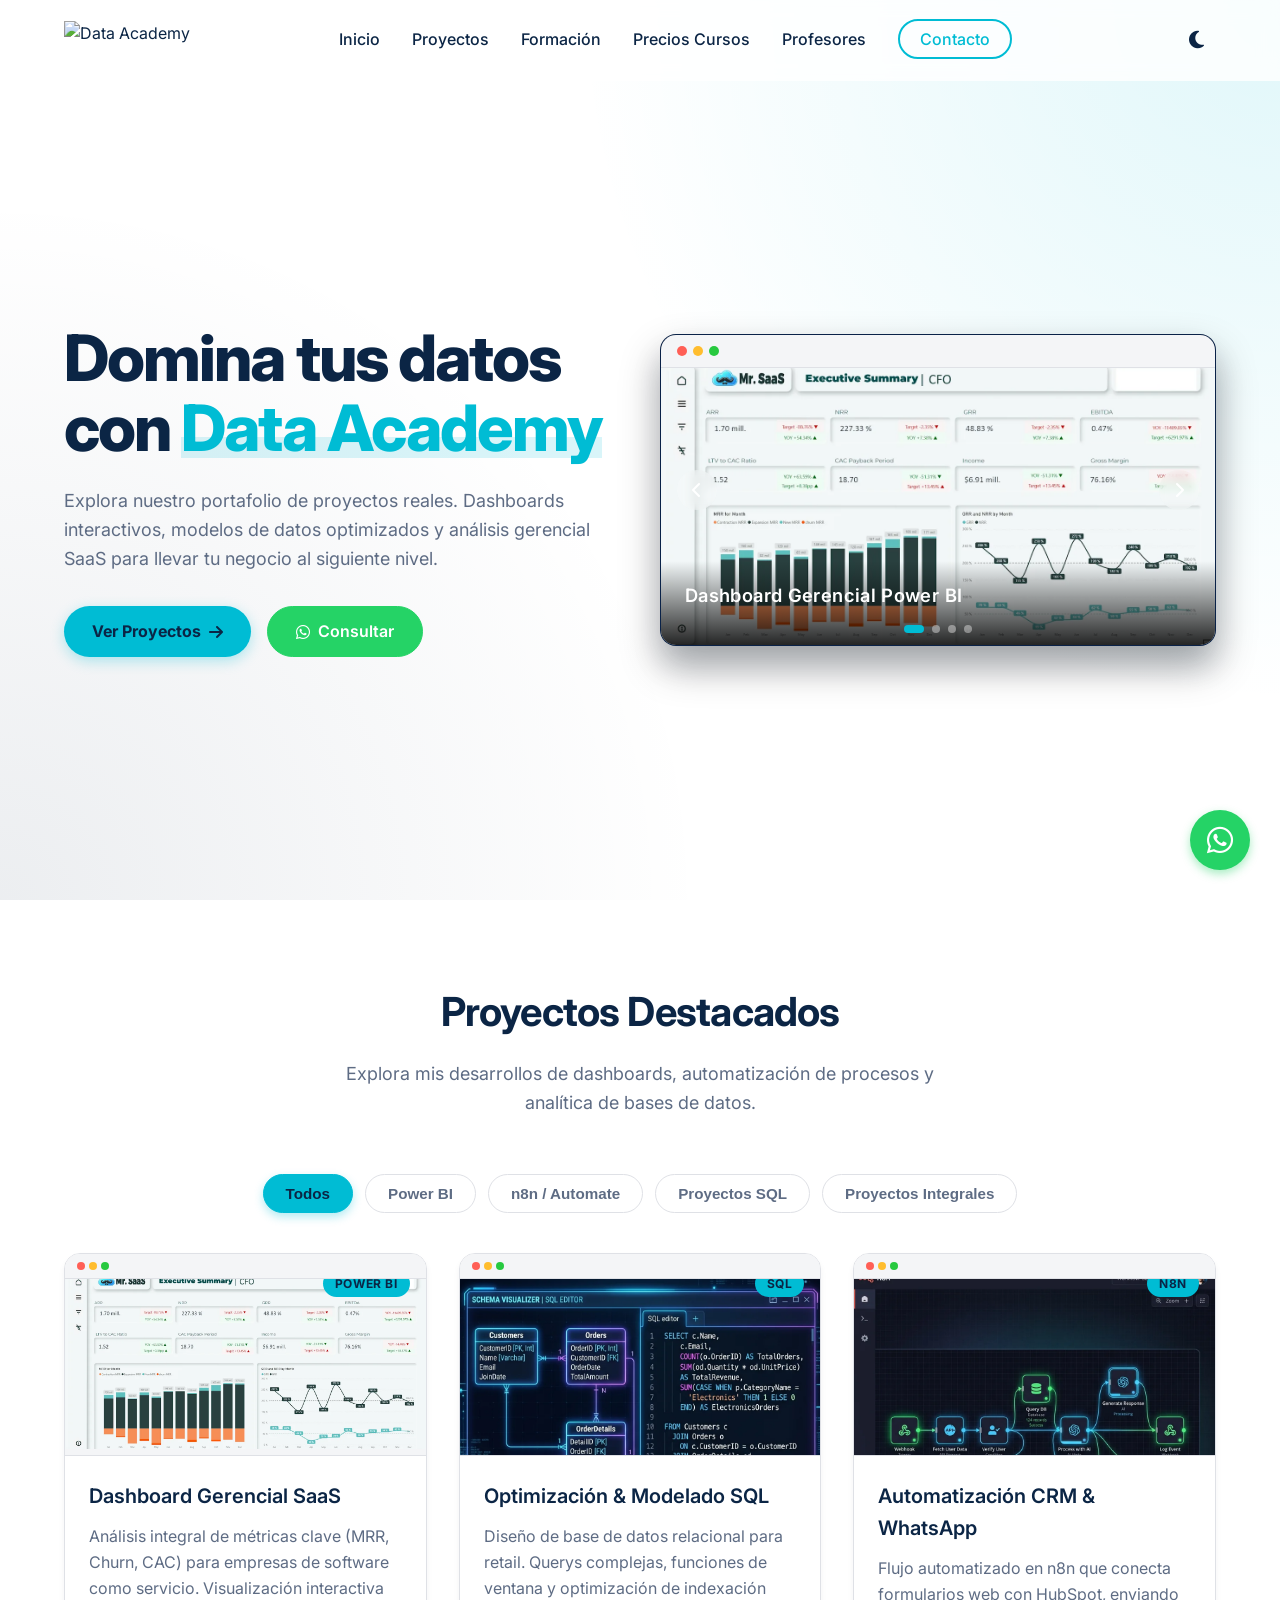
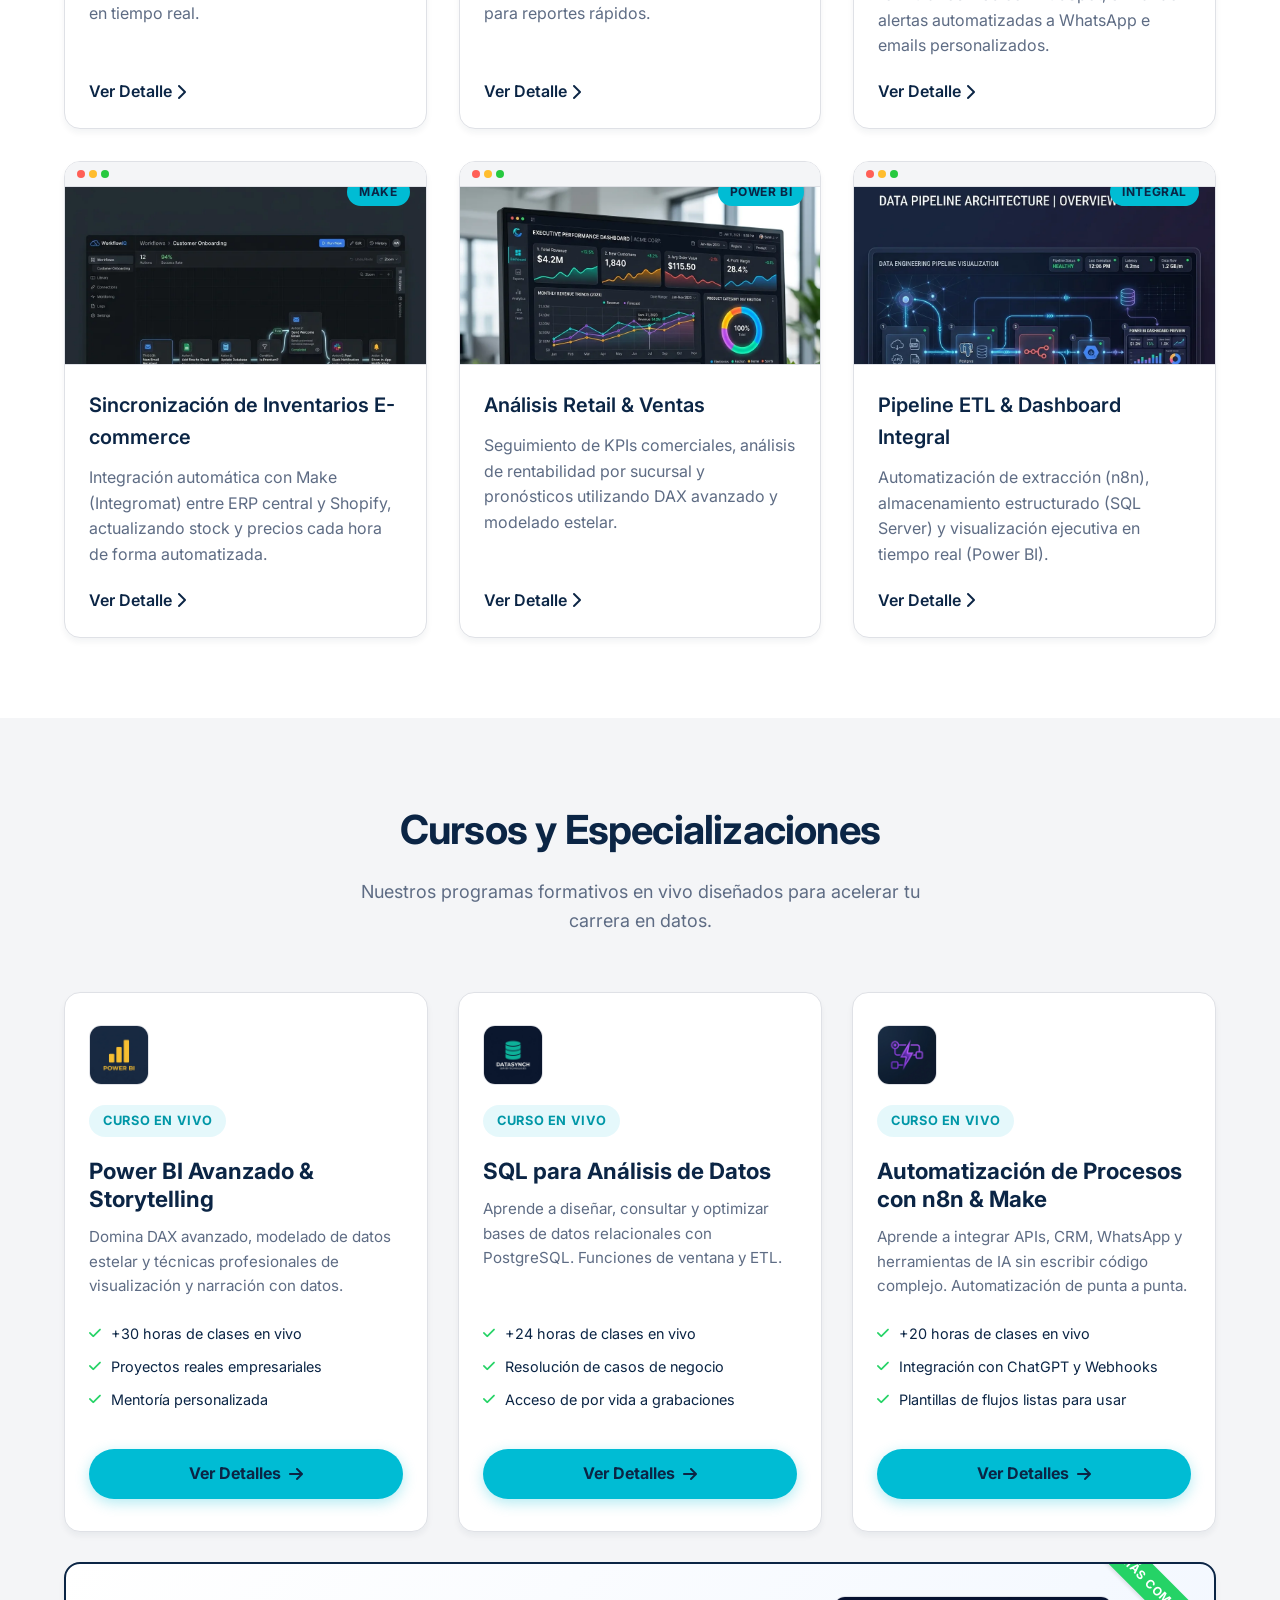
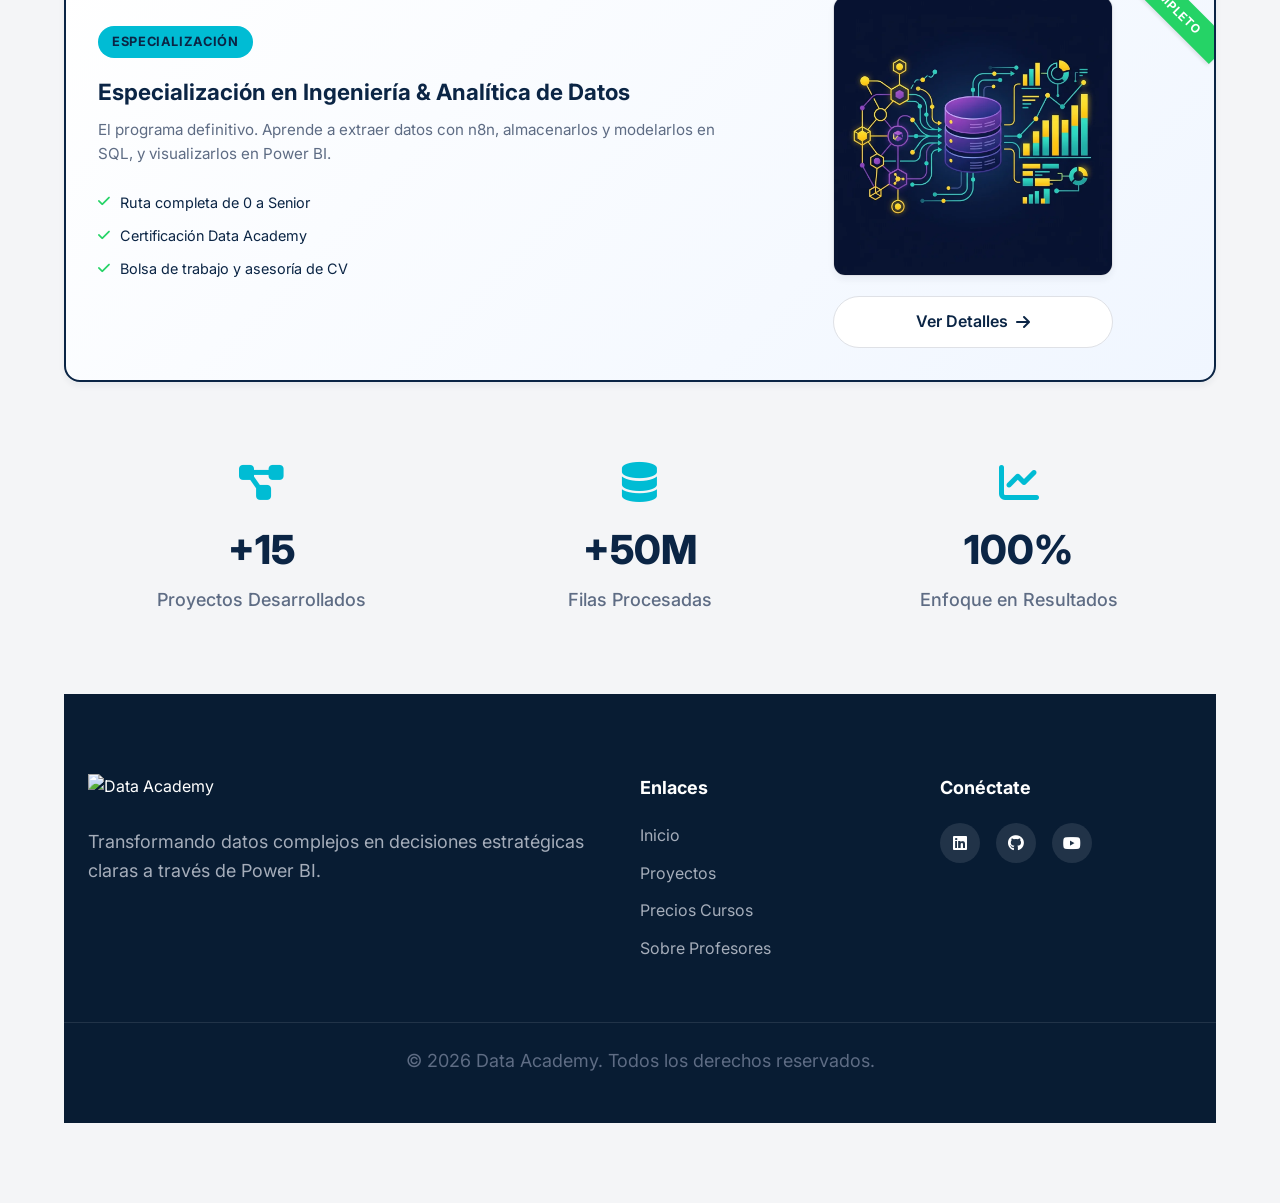
==== index.html @ 7d832392 "perf: optimize images to WebP (-92% size), add lazy loading & passive scroll" ====
<!DOCTYPE html>
<html lang="es">

<head>
    <link rel="icon" type="image/svg+xml" href="assets/img/logo/logo-isotype.svg">
    <script>
        (function () {
            const theme = localStorage.getItem('theme');
            if (theme === 'dark' || (!theme && window.matchMedia('(prefers-color-scheme: dark)').matches)) {
                document.documentElement.classList.add('dark-theme');
            }
        })();
    </script>
    <meta charset="UTF-8">
    <meta name="viewport" content="width=device-width, initial-scale=1.0">
    <title>Proyectos Power BI | Data Academy</title>
    <meta name="description"
        content="Portafolio de proyectos en Power BI. Dashboards gerenciales, análisis de datos y business intelligence.">

    <!-- Google Fonts -->
    <link rel="preconnect" href="https://fonts.googleapis.com">
    <link rel="preconnect" href="https://fonts.gstatic.com" crossorigin>
    <link href="https://fonts.googleapis.com/css2?family=Inter:wght@300;400;500;600;700&display=swap" rel="stylesheet">

    <!-- Font Awesome for Icons -->
    <link rel="stylesheet" href="https://cdnjs.cloudflare.com/ajax/libs/font-awesome/6.4.0/css/all.min.css">

    <link rel="stylesheet" href="assets/css/style.css">
</head>

<body>
    <!-- Navbar -->
    <nav class="navbar" id="navbar">
        <div class="container nav-container">
            <a href="#" class="logo">
                <img src="assets/img/logo/logo-horizontal-light.svg" class="logo-light" alt="Data Academy">
                <img src="assets/img/logo/logo-horizontal-dark.svg" class="logo-dark" alt="Data Academy">
            </a>
            <ul class="nav-links">
                <li><a href="#inicio">Inicio</a></li>
                <li><a href="#proyectos">Proyectos</a></li>
                <li><a href="#formacion">Formación</a></li>
                <li><a href="landing-ventas.html">Precios Cursos</a></li>
                <li><a href="pages/biografia.html">Profesores</a></li>
                <li><a href="#contacto" class="btn-primary-outline">Contacto</a></li>
            </ul>
            <button id="theme-toggle" class="theme-toggle-btn" aria-label="Cambiar tema">
                <i class="fas fa-moon"></i>
            </button>
            <div class="hamburger">
                <i class="fas fa-bars"></i>
            </div>
        </div>
    </nav>

    <!-- Hero Section -->
    <header class="hero" id="inicio">
        <div class="container hero-content">
            <div class="hero-text fade-in">
                <h1>Domina tus datos con <span class="highlight">Data Academy</span></h1>
                <p>Explora nuestro portafolio de proyectos reales. Dashboards interactivos, modelos de datos optimizados
                    y análisis gerencial SaaS para llevar tu negocio al siguiente nivel.</p>
                <div class="hero-buttons">
                    <a href="#proyectos" class="btn btn-primary">Ver Proyectos <i class="fas fa-arrow-right"></i></a>
                    <a href="https://wa.me/51904882577?text=Hola,%20estoy%20interesado%20en%20capacitarme" target="_blank" class="btn btn-secondary btn-whatsapp"><i class="fab fa-whatsapp"></i> Consultar</a>
                </div>
            </div>
            <div class="hero-carousel fade-in-up">
                <div class="carousel-track-container">
                    <ul class="carousel-track">
                        <li class="carousel-slide active">
                            <picture>
                                <source srcset="assets/img/home/pyt_power_bi_1.webp" type="image/webp">
                                <img src="assets/img/home/pyt_power_bi_1.png" alt="Dashboard Power BI Preview" fetchpriority="high">
                            </picture>
                            <div class="carousel-caption">Dashboard Gerencial Power BI</div>
                        </li>
                        <li class="carousel-slide">
                            <picture>
                                <source srcset="assets/img/home/n8n_flow.webp" type="image/webp">
                                <img src="assets/img/home/n8n_flow.png" alt="n8n Automation Workflow" loading="lazy">
                            </picture>
                            <div class="carousel-caption">Automatizaciones con n8n</div>
                        </li>
                        <li class="carousel-slide">
                            <picture>
                                <source srcset="assets/img/home/automate_flow.webp" type="image/webp">
                                <img src="assets/img/home/automate_flow.png" alt="Make / Power Automate Workflow" loading="lazy">
                            </picture>
                            <div class="carousel-caption">Flujos en Make &amp; Automate</div>
                        </li>
                        <li class="carousel-slide">
                            <picture>
                                <source srcset="assets/img/home/sql_project.webp" type="image/webp">
                                <img src="assets/img/home/sql_project.png" alt="SQL Database Analysis" loading="lazy">
                            </picture>
                            <div class="carousel-caption">Proyectos SQL Server &amp; Modelado</div>
                        </li>
                    </ul>
                </div>
                <!-- Navigation Controls -->
                <button class="carousel-btn btn-prev" aria-label="Anterior slide"><i
                        class="fas fa-chevron-left"></i></button>
                <button class="carousel-btn btn-next" aria-label="Siguiente slide"><i
                        class="fas fa-chevron-right"></i></button>
                <!-- Indicators -->
                <div class="carousel-nav">
                    <button class="carousel-indicator active" aria-label="Ir a slide 1"></button>
                    <button class="carousel-indicator" aria-label="Ir a slide 2"></button>
                    <button class="carousel-indicator" aria-label="Ir a slide 3"></button>
                    <button class="carousel-indicator" aria-label="Ir a slide 4"></button>
                </div>
            </div>
        </div>
    </header>

    <!-- Projects Section -->
    <section class="projects section" id="proyectos">
        <div class="container">
            <div class="section-header text-center">
                <h2>Proyectos Destacados</h2>
                <p>Explora mis desarrollos de dashboards, automatización de procesos y analítica de bases de datos.</p>
            </div>

            <!-- Filtros de Categorías (Sub-pestañas) -->
            <div class="project-filters text-center fade-in">
                <button class="filter-btn active" data-filter="all">Todos</button>
                <button class="filter-btn" data-filter="powerbi">Power BI</button>
                <button class="filter-btn" data-filter="n8n">n8n / Automate</button>
                <button class="filter-btn" data-filter="sql">Proyectos SQL</button>
                <button class="filter-btn" data-filter="integral">Proyectos Integrales</button>
            </div>

            <div class="grid" id="projects-grid">
                <!-- Project 1 (Power BI) -->
                <article class="card fade-in-up" data-category="powerbi">
                    <div class="card-img-wrapper">
                        <picture>
                            <source srcset="assets/img/projects/pyt_power_bi_2.webp" type="image/webp">
                            <img src="assets/img/projects/pyt_power_bi_2.png" alt="Dashboard SaaS" loading="lazy">
                        </picture>
                        <div class="badge">Power BI</div>
                    </div>
                    <div class="card-content">
                        <h3>Dashboard Gerencial SaaS</h3>
                        <p>Análisis integral de métricas clave (MRR, Churn, CAC) para empresas de software como
                            servicio. Visualización interactiva en tiempo real.</p>
                        <a href="javascript:void(0)" class="btn-link view-detail-btn" data-project-id="p1">Ver Detalle
                            <i class="fas fa-chevron-right"></i></a>
                    </div>
                </article>

                <!-- Project 2 (SQL) -->
                <article class="card fade-in-up" data-category="sql" style="transition-delay: 0.1s;">
                    <div class="card-img-wrapper">
                        <picture>
                            <source srcset="assets/img/projects/sql_project.webp" type="image/webp">
                            <img src="assets/img/projects/sql_project.png" alt="Optimización SQL" loading="lazy">
                        </picture>
                        <div class="badge">SQL</div>
                    </div>
                    <div class="card-content">
                        <h3>Optimización & Modelado SQL</h3>
                        <p>Diseño de base de datos relacional para retail. Querys complejas, funciones de ventana y
                            optimización de indexación para reportes rápidos.</p>
                        <a href="javascript:void(0)" class="btn-link view-detail-btn" data-project-id="p2">Ver Detalle
                            <i class="fas fa-chevron-right"></i></a>
                    </div>
                </article>

                <!-- Project 3 (n8n) -->
                <article class="card fade-in-up" data-category="n8n" style="transition-delay: 0.2s;">
                    <div class="card-img-wrapper">
                        <picture>
                            <source srcset="assets/img/projects/n8n_flow.webp" type="image/webp">
                            <img src="assets/img/projects/n8n_flow.png" alt="Automatización n8n" loading="lazy">
                        </picture>
                        <div class="badge">n8n</div>
                    </div>
                    <div class="card-content">
                        <h3>Automatización CRM & WhatsApp</h3>
                        <p>Flujo automatizado en n8n que conecta formularios web con HubSpot, enviando alertas
                            automatizadas a WhatsApp e emails personalizados.</p>
                        <a href="javascript:void(0)" class="btn-link view-detail-btn" data-project-id="p3">Ver Detalle
                            <i class="fas fa-chevron-right"></i></a>
                    </div>
                </article>

                <!-- Project 4 (Automate) -->
                <article class="card fade-in-up" data-category="n8n" style="transition-delay: 0.3s;">
                    <div class="card-img-wrapper">
                        <picture>
                            <source srcset="assets/img/projects/automate_flow.webp" type="image/webp">
                            <img src="assets/img/projects/automate_flow.png" alt="Integración Make" loading="lazy">
                        </picture>
                        <div class="badge">Make</div>
                    </div>
                    <div class="card-content">
                        <h3>Sincronización de Inventarios E-commerce</h3>
                        <p>Integración automática con Make (Integromat) entre ERP central y Shopify, actualizando stock
                            y precios cada hora de forma automatizada.</p>
                        <a href="javascript:void(0)" class="btn-link view-detail-btn" data-project-id="p4">Ver Detalle
                            <i class="fas fa-chevron-right"></i></a>
                    </div>
                </article>

                <!-- Project 5 (Power BI) -->
                <article class="card fade-in-up" data-category="powerbi" style="transition-delay: 0.4s;">
                    <div class="card-img-wrapper">
                        <picture>
                            <source srcset="assets/img/projects/dashboard.webp" type="image/webp">
                            <img src="assets/img/projects/dashboard.png" alt="Retail & Ventas" loading="lazy">
                        </picture>
                        <div class="badge">Power BI</div>
                    </div>
                    <div class="card-content">
                        <h3>Análisis Retail & Ventas</h3>
                        <p>Seguimiento de KPIs comerciales, análisis de rentabilidad por sucursal y pronósticos
                            utilizando DAX avanzado y modelado estelar.</p>
                        <a href="javascript:void(0)" class="btn-link view-detail-btn" data-project-id="p5">Ver Detalle
                            <i class="fas fa-chevron-right"></i></a>
                    </div>
                </article>

                <!-- Project 6 (Integral) -->
                <article class="card fade-in-up" data-category="integral" style="transition-delay: 0.5s;">
                    <div class="card-img-wrapper">
                        <picture>
                            <source srcset="assets/img/projects/integral_project.webp" type="image/webp">
                            <img src="assets/img/projects/integral_project.png" alt="Pipeline ETL Integral" loading="lazy">
                        </picture>
                        <div class="badge">Integral</div>
                    </div>
                    <div class="card-content">
                        <h3>Pipeline ETL & Dashboard Integral</h3>
                        <p>Automatización de extracción (n8n), almacenamiento estructurado (SQL Server) y visualización
                            ejecutiva en tiempo real (Power BI).</p>
                        <a href="javascript:void(0)" class="btn-link view-detail-btn" data-project-id="p6">Ver Detalle
                            <i class="fas fa-chevron-right"></i></a>
                    </div>
                </article>
            </div>
        </div>
    </section>

    <!-- Formation Section (Cursos & Especializaciones) -->
    <section class="formation section bg-light" id="formacion">
        <div class="container">
            <div class="section-header text-center">
                <h2>Cursos y Especializaciones</h2>
                <p>Nuestros programas formativos en vivo diseñados para acelerar tu carrera en datos.</p>
            </div>

            <div class="grid formation-grid">
                <!-- Course 1 (Power BI) -->
                <div class="course-card" id="course-powerbi">
                    <div class="course-logo">
                        <picture>
                            <source srcset="assets/img/formation/powerbi_logo.webp" type="image/webp">
                            <img src="assets/img/formation/powerbi_logo.png" alt="Power BI Logo" class="course-tool-logo" loading="lazy">
                        </picture>
                    </div>
                    <div class="course-tag">Curso en Vivo</div>
                    <h3>Power BI Avanzado & Storytelling</h3>
                    <p class="course-desc">Domina DAX avanzado, modelado de datos estelar y técnicas profesionales de
                        visualización y narración con datos.</p>
                    <ul class="course-features">
                        <li><i class="fas fa-check"></i> +30 horas de clases en vivo</li>
                        <li><i class="fas fa-check"></i> Proyectos reales empresariales</li>
                        <li><i class="fas fa-check"></i> Mentoría personalizada</li>
                    </ul>
                    <a href="pages/curso-powerbi.html" class="btn btn-primary course-cta">Ver Detalles <i
                            class="fas fa-arrow-right"></i></a>
                </div>

                <!-- Course 2 (SQL) -->
                <div class="course-card" id="course-sql">
                    <div class="course-logo">
                        <picture>
                            <source srcset="assets/img/formation/sql_logo.webp" type="image/webp">
                            <img src="assets/img/formation/sql_logo.png" alt="SQL Logo" class="course-tool-logo" loading="lazy">
                        </picture>
                    </div>
                    <div class="course-tag">Curso en Vivo</div>
                    <h3>SQL para Análisis de Datos</h3>
                    <p class="course-desc">Aprende a diseñar, consultar y optimizar bases de datos relacionales con
                        PostgreSQL. Funciones de ventana y ETL.</p>
                    <ul class="course-features">
                        <li><i class="fas fa-check"></i> +24 horas de clases en vivo</li>
                        <li><i class="fas fa-check"></i> Resolución de casos de negocio</li>
                        <li><i class="fas fa-check"></i> Acceso de por vida a grabaciones</li>
                    </ul>
                    <a href="pages/curso-sql.html" class="btn btn-primary course-cta">Ver Detalles <i
                            class="fas fa-arrow-right"></i></a>
                </div>

                <!-- Course 3 (n8n/Make) -->
                <div class="course-card" id="course-n8n">
                    <div class="course-logo">
                        <picture>
                            <source srcset="assets/img/formation/n8n_logo.webp" type="image/webp">
                            <img src="assets/img/formation/n8n_logo.png" alt="n8n Logo" class="course-tool-logo" loading="lazy">
                        </picture>
                    </div>
                    <div class="course-tag">Curso en Vivo</div>
                    <h3>Automatización de Procesos con n8n & Make</h3>
                    <p class="course-desc">Aprende a integrar APIs, CRM, WhatsApp y herramientas de IA sin escribir
                        código complejo. Automatización de punta a punta.</p>
                    <ul class="course-features">
                        <li><i class="fas fa-check"></i> +20 horas de clases en vivo</li>
                        <li><i class="fas fa-check"></i> Integración con ChatGPT y Webhooks</li>
                        <li><i class="fas fa-check"></i> Plantillas de flujos listas para usar</li>
                    </ul>
                    <a href="pages/curso-n8n.html" class="btn btn-primary course-cta">Ver Detalles <i
                            class="fas fa-arrow-right"></i></a>
                </div>

                <!-- Specialization (Integral) -->
                <div class="course-card featured" id="spec-integral">
                    <div class="featured-badge">Más Completo</div>
                    <div class="featured-grid-inner">
                        <div class="featured-text-col">
                            <div class="course-tag">Especialización</div>
                            <h3>Especialización en Ingeniería & Analítica de Datos</h3>
                            <p class="course-desc">El programa definitivo. Aprende a extraer datos con n8n, almacenarlos
                                y modelarlos en SQL, y visualizarlos en Power BI.</p>
                            <ul class="course-features">
                                <li><i class="fas fa-check"></i> Ruta completa de 0 a Senior</li>
                                <li><i class="fas fa-check"></i> Certificación Data Academy</li>
                                <li><i class="fas fa-check"></i> Bolsa de trabajo y asesoría de CV</li>
                            </ul>
                        </div>
                        <div class="featured-visual-col">
                            <picture>
                                <source srcset="assets/img/formation/minimalist_combo.webp" type="image/webp">
                                <img src="assets/img/formation/minimalist_combo.png"
                                    alt="Especialización Ingeniería de Datos" class="featured-tool-img" loading="lazy">
                            </picture>
                            <a href="pages/especializacion-datos.html" class="btn btn-secondary course-cta">Ver Detalles
                                <i class="fas fa-arrow-right"></i></a>
                        </div>
                    </div>
                </div>
            </div>

            <!-- Stats Section -->
            <section class="stats-section section bg-light">
                <div class="container">
                    <div class="grid stats-grid">
                        <div class="stat-item fade-in">
                            <i class="fas fa-project-diagram"></i>
                            <h3>+15</h3>
                            <p>Proyectos Desarrollados</p>
                        </div>
                        <div class="stat-item fade-in" style="transition-delay: 0.1s;">
                            <i class="fas fa-database"></i>
                            <h3>+50M</h3>
                            <p>Filas Procesadas</p>
                        </div>
                        <div class="stat-item fade-in" style="transition-delay: 0.2s;">
                            <i class="fas fa-chart-line"></i>
                            <h3>100%</h3>
                            <p>Enfoque en Resultados</p>
                        </div>
                    </div>
                </div>
            </section>

            <!-- Footer -->
            <footer id="contacto">
                <div class="container footer-content">
                    <div class="footer-brand">
                        <a href="#" class="logo">
                            <img src="assets/img/logo/logo-horizontal-light.svg" class="logo-light" alt="Data Academy">
                            <img src="assets/img/logo/logo-horizontal-dark.svg" class="logo-dark" alt="Data Academy">
                        </a>
                        <p>Transformando datos complejos en decisiones estratégicas claras a través de Power BI.</p>
                    </div>
                    <div class="footer-links">
                        <h4>Enlaces</h4>
                        <ul>
                            <li><a href="#inicio">Inicio</a></li>
                            <li><a href="#proyectos">Proyectos</a></li>
                            <li><a href="landing-ventas.html">Precios Cursos</a></li>
                            <li><a href="pages/biografia.html">Sobre Profesores</a></li>
                        </ul>
                    </div>
                    <div class="footer-social">
                        <h4>Conéctate</h4>
                        <div class="social-icons">
                            <a href="#"><i class="fab fa-linkedin"></i></a>
                            <a href="#"><i class="fab fa-github"></i></a>
                            <a href="#"><i class="fab fa-youtube"></i></a>
                        </div>
                    </div>
                </div>
                <div class="footer-bottom">
                    <p>&copy; 2026 Data Academy. Todos los derechos reservados.</p>
                </div>
            </footer>

            <!-- Floating WhatsApp -->
            <a href="https://wa.me/51904882577?text=Hola,%20estoy%20interesado%20en%20capacitarme" class="whatsapp-float" target="_blank" aria-label="Chat en WhatsApp">
                <i class="fab fa-whatsapp"></i>
            </a>

            <!-- Project Details Modal -->
            <div id="project-modal" class="modal">
                <div class="modal-content">
                    <span class="modal-close">&times;</span>
                    <div class="modal-grid">
                        <div class="modal-image-side">
                            <picture>
                                <source id="modal-project-img-webp" srcset="" type="image/webp">
                                <img id="modal-project-img" src="" alt="Vista previa del proyecto">
                            </picture>
                        </div>
                        <div class="modal-info-side">
                            <span id="modal-project-badge" class="badge-modal"></span>
                            <h2 id="modal-project-title"></h2>
                            <p id="modal-project-desc"></p>
                            <div class="modal-meta">
                                <h4>Herramientas utilizadas:</h4>
                                <div id="modal-project-tools" class="tools-tags"></div>
                            </div>
                            <div class="modal-cta-container">
                                <button id="modal-course-link-btn" class="btn btn-primary">
                                    Ver Curso Relacionado <i class="fas fa-graduation-cap"></i>
                                </button>
                            </div>
                        </div>
                    </div>
                </div>
            </div>

            <script src="assets/js/script.js"></script>
</body>

</html>
---- assets/css/style.css ----
/* =========================================
   CSS Variables & Reset
   ========================================= */
:root {
    --primary-color: #0B2545; /* Navy principal de Data Academy */
    --primary-light: #134074; /* Navy medio para hovers */
    --primary-dark: #081C33;  /* Navy oscuro */
    --accent-color: #00BCD4;  /* Cyan brillante de Data Academy */
    --accent-hover: #0097A7;  /* Cyan para hovers */
    --secondary-color: #25D366; /* WhatsApp Green */
    --text-main: #0B2545;     /* Texto principal en Navy */
    --text-muted: #5e6c84;
    --bg-main: #ffffff;
    --bg-light: #f4f5f7;
    --card-bg: #ffffff;
    --border-color: #dfe1e6;
    --shadow-sm: 0 4px 6px rgba(9, 30, 66, 0.05);
    --shadow-md: 0 10px 20px rgba(9, 30, 66, 0.08);
    --shadow-lg: 0 20px 30px rgba(9, 30, 66, 0.12);
    --transition: all 0.3s cubic-bezier(0.25, 0.8, 0.25, 1);
}

* {
    margin: 0;
    padding: 0;
    box-sizing: border-box;
}

html {
    scroll-behavior: smooth;
    font-size: 16px;
}

body {
    font-family: 'Inter', sans-serif;
    color: var(--text-main);
    background-color: var(--bg-main);
    line-height: 1.6;
    overflow-x: hidden;
}

a {
    text-decoration: none;
    color: inherit;
    transition: var(--transition);
}

ul {
    list-style: none;
}

img {
    max-width: 100%;
    height: auto;
    display: block;
}

.container {
    width: 100%;
    max-width: 1200px;
    margin: 0 auto;
    padding: 0 24px;
}

.section {
    padding: 80px 0;
}

.bg-light {
    background-color: var(--bg-light);
}

.text-center {
    text-align: center;
}

.highlight {
    color: var(--accent-color);
    position: relative;
    display: inline-block;
}
.highlight::after {
    content: '';
    position: absolute;
    width: 100%;
    height: 30%;
    bottom: 5px;
    left: 0;
    background-color: rgba(0, 188, 212, 0.15);
    z-index: -1;
}

/* =========================================
   Typography
   ========================================= */
h1 {
    font-size: clamp(2.5rem, 5vw, 4rem);
    line-height: 1.1;
    font-weight: 800;
    margin-bottom: 24px;
    letter-spacing: -0.03em;
}

h2 {
    font-size: clamp(2rem, 4vw, 2.5rem);
    font-weight: 700;
    margin-bottom: 16px;
    letter-spacing: -0.02em;
}

h3 {
    font-size: 1.25rem;
    font-weight: 600;
    margin-bottom: 12px;
}

p {
    color: var(--text-muted);
    font-size: 1.125rem;
    margin-bottom: 24px;
}

/* =========================================
   Buttons
   ========================================= */
.btn {
    display: inline-flex;
    align-items: center;
    justify-content: center;
    gap: 8px;
    padding: 12px 28px;
    border-radius: 50px;
    font-weight: 600;
    cursor: pointer;
    transition: var(--transition);
    border: none;
    font-size: 1rem;
}

.btn-primary {
    background-color: var(--accent-color);
    color: var(--primary-color);
    box-shadow: 0 4px 14px rgba(0, 188, 212, 0.3);
    font-weight: 700;
}

.btn-primary:hover {
    background-color: var(--primary-dark);
    color: var(--accent-color);
    transform: translateY(-2px);
    box-shadow: 0 6px 20px rgba(0, 188, 212, 0.4);
}

.btn-secondary {
    background-color: white;
    color: var(--text-main);
    border: 1px solid var(--border-color);
}

.btn-secondary:hover {
    border-color: var(--accent-color);
    color: var(--accent-color);
    transform: translateY(-2px);
}

.btn-link {
    color: var(--primary-color);
    font-weight: 600;
    display: inline-flex;
    align-items: center;
    gap: 4px;
}
.btn-link:hover {
    color: var(--primary-dark);
    gap: 8px;
}

/* =========================================
   Navbar
   ========================================= */
.navbar {
    position: fixed;
    top: 0;
    left: 0;
    width: 100%;
    padding: 20px 0;
    background: rgba(255, 255, 255, 0.8);
    backdrop-filter: blur(10px);
    -webkit-backdrop-filter: blur(10px);
    z-index: 1000;
    transition: var(--transition);
    border-bottom: 1px solid transparent;
}

.navbar.scrolled {
    padding: 12px 0;
    background: rgba(255, 255, 255, 0.95);
    border-bottom: 1px solid var(--border-color);
    box-shadow: var(--shadow-sm);
}

.nav-container {
    display: flex;
    justify-content: space-between;
    align-items: center;
}

.logo {
    display: flex;
    align-items: center;
}
.logo .logo-light {
    display: block;
    height: 38px;
    width: auto;
}
.logo .logo-dark {
    display: none;
    height: 38px;
    width: auto;
}
html.dark-theme .logo .logo-light {
    display: none;
}
html.dark-theme .logo .logo-dark {
    display: block;
}

.nav-links {
    display: flex;
    align-items: center;
    gap: 32px;
}

.nav-links a {
    font-weight: 500;
    color: var(--text-main);
}

.nav-links a:hover {
    color: var(--accent-color);
}

.nav-links a.active {
    color: var(--accent-color) !important;
    font-weight: 700;
}

.btn-primary-outline {
    border: 2px solid var(--accent-color);
    padding: 8px 20px;
    border-radius: 50px;
    color: var(--accent-color) !important;
    background-color: transparent;
}
.btn-primary-outline:hover {
    background-color: var(--accent-color);
    color: var(--primary-color) !important;
    box-shadow: 0 0 15px rgba(0, 188, 212, 0.4);
}

.hamburger {
    display: none;
    font-size: 1.5rem;
    cursor: pointer;
    color: var(--text-main);
}

/* =========================================
   Hero Section
   ========================================= */
.hero {
    min-height: 100vh;
    display: flex;
    align-items: center;
    padding-top: 80px;
    background: radial-gradient(circle at top right, rgba(0, 188, 212, 0.12), transparent 45%),
                radial-gradient(circle at bottom left, rgba(11, 37, 69, 0.08), transparent 45%);
}

.hero-content {
    display: grid;
    grid-template-columns: 1fr 1fr;
    gap: 40px;
    align-items: center;
}

.hero-buttons {
    display: flex;
    gap: 16px;
    margin-top: 32px;
}

.hero-carousel {
    position: relative;
    border-radius: 16px;
    box-shadow: var(--shadow-lg), 0 20px 40px rgba(0, 0, 0, 0.3);
    overflow: hidden;
    aspect-ratio: 16 / 9; /* Relación de aspecto widescreen para dashboards */
    background-color: #0c1a30;
    animation: float 6s ease-in-out infinite;
    border: 1px solid rgba(0, 82, 204, 0.15);
    display: flex;
    flex-direction: column;
}

/* Simulador de navegador (Browser window header mockup) */
.hero-carousel::before {
    content: '';
    display: block;
    height: 32px;
    background-color: #f4f5f7;
    border-bottom: 1px solid #dfe1e6;
    width: 100%;
    position: relative;
    z-index: 10;
    flex-shrink: 0;
}

/* Botones de control de ventana (Red, Yellow, Green) */
.hero-carousel::after {
    content: '';
    position: absolute;
    top: 11px;
    left: 16px;
    width: 10px;
    height: 10px;
    border-radius: 50%;
    background-color: #ff5f56;
    box-shadow: 16px 0 0 #ffbd2e, 32px 0 0 #27c93f;
    z-index: 11;
}

@keyframes float {
    0% { transform: translateY(0px); }
    50% { transform: translateY(-15px); }
    100% { transform: translateY(0px); }
}

.carousel-track-container {
    height: calc(100% - 32px); /* Desplazar el contenido debajo de la barra de navegación */
    width: 100%;
    position: relative;
    overflow: hidden;
}

.carousel-track {
    height: 100%;
    width: 100%;
    list-style: none;
    padding: 0;
    margin: 0;
}

.carousel-slide {
    position: absolute;
    top: 0;
    left: 0;
    width: 100%;
    height: 100%;
    opacity: 0;
    transition: opacity 0.8s ease-in-out;
    display: flex;
    flex-direction: column;
    justify-content: center;
    align-items: center;
    z-index: 1;
}

.carousel-slide.active {
    opacity: 1;
    z-index: 2;
}

.carousel-slide img {
    width: 100%;
    height: 100%;
    object-fit: cover;
}

/* picture tag should match its parent size */
.carousel-slide picture {
    display: block;
    width: 100%;
    height: 100%;
}

.carousel-caption {
    position: absolute;
    bottom: 0;
    left: 0;
    width: 100%;
    background: linear-gradient(transparent, rgba(0, 0, 0, 0.85));
    color: #ffffff;
    padding: 20px 24px 35px 24px;
    font-size: 1.15rem;
    font-weight: 600;
    letter-spacing: 0.02em;
    z-index: 3;
}

/* Botones de Navegación del Carrusel */
.carousel-btn {
    position: absolute;
    top: 50%;
    transform: translateY(-50%);
    background: rgba(255, 255, 255, 0.2);
    border: none;
    color: white;
    font-size: 1rem;
    width: 40px;
    height: 40px;
    border-radius: 50%;
    cursor: pointer;
    z-index: 10;
    display: flex;
    align-items: center;
    justify-content: center;
    backdrop-filter: blur(5px);
    -webkit-backdrop-filter: blur(5px);
    transition: var(--transition);
}

.carousel-btn:hover {
    background: var(--accent-color);
    color: var(--primary-color);
    box-shadow: 0 4px 10px rgba(0, 188, 212, 0.4);
}

.btn-prev {
    left: 16px;
}

.btn-next {
    right: 16px;
}

/* Indicadores */
.carousel-nav {
    display: flex;
    justify-content: center;
    gap: 8px;
    position: absolute;
    bottom: 12px;
    left: 50%;
    transform: translateX(-50%);
    z-index: 10;
}

.carousel-indicator {
    border: 0;
    border-radius: 50%;
    width: 8px;
    height: 8px;
    background: rgba(255, 255, 255, 0.4);
    cursor: pointer;
    transition: var(--transition);
}

.carousel-indicator.active {
    background: var(--accent-color);
    width: 20px;
    border-radius: 10px;
}

/* =========================================
   Filtros de Proyectos (Sub-pestañas)
   ========================================= */
.project-filters {
    margin-bottom: 40px;
    display: flex;
    justify-content: center;
    flex-wrap: wrap;
    gap: 12px;
}

.filter-btn {
    padding: 10px 22px;
    border: 1px solid var(--border-color);
    background-color: var(--bg-main);
    color: var(--text-muted);
    font-size: 0.95rem;
    font-weight: 600;
    border-radius: 30px;
    cursor: pointer;
    transition: var(--transition);
}

.filter-btn:hover {
    border-color: var(--accent-color);
    color: var(--accent-color);
    background-color: rgba(0, 188, 212, 0.03);
}

.filter-btn.active {
    background-color: var(--accent-color);
    border-color: var(--accent-color);
    color: var(--primary-color);
    font-weight: 700;
    box-shadow: 0 4px 10px rgba(0, 188, 212, 0.3);
}

/* Transiciones de filtrado para las tarjetas de proyectos */
.card {
    transition: transform 0.4s ease, opacity 0.4s ease, box-shadow 0.3s ease;
}

.card.hidden {
    display: none;
    opacity: 0;
    transform: scale(0.95);
}


/* =========================================
   Projects Grid
   ========================================= */
.section-header {
    max-width: 600px;
    margin: 0 auto 56px;
}

.grid {
    display: grid;
    grid-template-columns: repeat(auto-fit, minmax(320px, 1fr));
    gap: 32px;
}

.card {
    background: var(--card-bg);
    border-radius: 16px;
    overflow: hidden;
    box-shadow: var(--shadow-sm);
    border: 1px solid var(--border-color);
    transition: var(--transition);
    display: flex;
    flex-direction: column;
}

.card:hover {
    transform: translateY(-8px);
    box-shadow: var(--shadow-lg);
}

.card-img-wrapper {
    position: relative;
    aspect-ratio: 16 / 9; /* Relación de aspecto estándar para dashboards */
    width: 100%;
    overflow: hidden;
    background-color: #f4f5f7;
    border-bottom: 1px solid var(--border-color);
    display: flex;
    flex-direction: column;
}

/* Mockup de navegador para tarjetas */
.card-img-wrapper::before {
    content: '';
    display: block;
    height: 24px;
    background-color: #f4f5f7;
    border-bottom: 1px solid #dfe1e6;
    width: 100%;
    flex-shrink: 0;
    position: relative;
    z-index: 10;
}

.card-img-wrapper::after {
    content: '';
    position: absolute;
    top: 8px;
    left: 12px;
    width: 8px;
    height: 8px;
    border-radius: 50%;
    background-color: #ff5f56;
    box-shadow: 12px 0 0 #ffbd2e, 24px 0 0 #27c93f;
    z-index: 11;
}

.card-img-wrapper img {
    width: 100%;
    height: calc(100% - 24px); /* Ajuste por la barra de mockup */
    object-fit: cover;
    transition: transform 0.5s ease;
}

.card:hover .card-img-wrapper img {
    transform: scale(1.05);
}

.badge {
    position: absolute;
    top: 16px;
    right: 16px;
    background: var(--accent-color);
    color: var(--primary-color);
    padding: 4px 12px;
    border-radius: 20px;
    font-size: 0.75rem;
    font-weight: 700;
    text-transform: uppercase;
    letter-spacing: 0.05em;
    z-index: 5;
}

.card-content {
    padding: 24px;
    display: flex;
    flex-direction: column;
    flex-grow: 1;
}

.card-content p {
    font-size: 1rem;
    margin-bottom: 20px;
    flex-grow: 1;
}

/* =========================================
   Stats Section
   ========================================= */
.stats-grid {
    grid-template-columns: repeat(auto-fit, minmax(200px, 1fr));
    text-align: center;
}

.stat-item i {
    font-size: 2.5rem;
    color: var(--accent-color); /* Cyan para visibilidad en tarjetas oscuras */
    margin-bottom: 16px;
}

.stat-item h3 {
    font-size: 2.5rem;
    font-weight: 800;
    color: var(--text-main);
    margin-bottom: 4px;
}

.stat-item p {
    margin-bottom: 0;
    font-weight: 500;
}

/* =========================================
   Footer
   ========================================= */
footer {
    background-color: #081C33; /* Siempre oscuro para contraste premium */
    color: #a5adba;
    padding: 80px 0 24px;
}

.footer-content {
    display: grid;
    grid-template-columns: 2fr 1fr 1fr;
    gap: 48px;
    margin-bottom: 48px;
}

.footer-brand .logo {
    color: white;
    margin-bottom: 16px;
}
.footer-brand p {
    color: #a5adba;
}

footer h4 {
    font-size: 1.125rem;
    margin-bottom: 20px;
    color: white;
}

.footer-links ul li {
    margin-bottom: 12px;
}
.footer-links a {
    color: #a5adba;
}
.footer-links a:hover {
    color: white;
}

.social-icons {
    display: flex;
    gap: 16px;
}

.social-icons a {
    display: flex;
    align-items: center;
    justify-content: center;
    width: 40px;
    height: 40px;
    background: rgba(255,255,255,0.1);
    border-radius: 50%;
    color: white;
}
.social-icons a:hover {
    background: var(--primary-color);
    transform: translateY(-3px);
}

.footer-bottom {
    text-align: center;
    padding-top: 24px;
    border-top: 1px solid rgba(255,255,255,0.1);
    color: #a5adba;
    font-size: 0.875rem;
}

/* =========================================
   Floating WhatsApp
   ========================================= */
.whatsapp-float {
    position: fixed;
    bottom: 30px;
    right: 30px;
    width: 60px;
    height: 60px;
    background-color: var(--secondary-color);
    color: white;
    border-radius: 50px;
    text-align: center;
    font-size: 30px;
    box-shadow: 0 4px 10px rgba(37, 211, 102, 0.4);
    z-index: 100;
    display: flex;
    align-items: center;
    justify-content: center;
    transition: var(--transition);
    animation: pulse 2s infinite;
}

.whatsapp-float:hover {
    background-color: #20b858;
    color: white;
    transform: scale(1.1);
}

@keyframes pulse {
    0% { box-shadow: 0 0 0 0 rgba(37, 211, 102, 0.5); }
    70% { box-shadow: 0 0 0 15px rgba(37, 211, 102, 0); }
    100% { box-shadow: 0 0 0 0 rgba(37, 211, 102, 0); }
}

/* =========================================
   Animations
   ========================================= */
.fade-in {
    opacity: 0;
    transition: opacity 0.8s ease-out;
}

.fade-in.visible {
    opacity: 1;
}

.fade-in-up {
    opacity: 0;
    transform: translateY(30px);
    transition: opacity 0.8s ease-out, transform 0.8s ease-out;
}

.fade-in-up.visible {
    opacity: 1;
    transform: translateY(0);
}

/* =========================================
   Media Queries (Responsive)
   ========================================= */
@media (max-width: 992px) {
    .hero-content {
        grid-template-columns: 1fr;
        text-align: center;
        padding-top: 40px;
    }
    
    .hero-buttons {
        justify-content: center;
    }

    .hero-carousel {
        margin-top: 24px;
    }
    
    .footer-content {
        grid-template-columns: 1fr 1fr;
    }
}

@media (max-width: 768px) {
    .hamburger {
        display: block;
    }

    .nav-links {
        position: fixed;
        top: 0;
        right: -100%;
        width: 80%;
        max-width: 300px;
        height: 100vh;
        background: var(--bg-main);
        flex-direction: column;
        justify-content: center;
        box-shadow: -5px 0 15px rgba(0,0,0,0.1);
        transition: right 0.3s ease;
    }

    .nav-links.active {
        right: 0;
    }

    .btn-primary-outline {
        border: none;
        padding: 0;
    }
    
    .footer-content {
        grid-template-columns: 1fr;
        gap: 32px;
        text-align: center;
    }
    
    .footer-brand .logo {
        justify-content: center;
    }
    
    .social-icons {
        justify-content: center;
    }
}

@media (max-width: 480px) {
    .hero-buttons {
        flex-direction: column;
        width: 100%;
    }
    
    .hero-buttons .btn {
        width: 100%;
    }
    
    .section {
        padding: 60px 0;
    }
}

/* =========================================
   Sección de Formación (Cursos & Especialización)
   ========================================= */
.formation-grid {
    display: grid;
    grid-template-columns: repeat(auto-fit, minmax(280px, 1fr));
    gap: 30px;
    align-items: stretch;
}

.course-card {
    background: var(--card-bg);
    border-radius: 16px;
    padding: 32px 24px;
    border: 1px solid var(--border-color);
    box-shadow: var(--shadow-sm);
    transition: var(--transition);
    display: flex;
    flex-direction: column;
    position: relative;
    overflow: hidden;
}

.course-card:hover {
    transform: translateY(-8px);
    box-shadow: var(--shadow-lg);
}

/* Tarjeta Destacada (Especialización) */
.course-card.featured {
    border: 2px solid var(--primary-color);
    background: linear-gradient(135deg, #ffffff 0%, #f0f6ff 100%);
    grid-column: span 1; /* por defecto */
    padding: 32px;
}

.featured-grid-inner {
    display: flex;
    flex-direction: column;
    gap: 24px;
    width: 100%;
}

@media (min-width: 992px) {
    .formation-grid {
        grid-template-columns: repeat(3, 1fr);
    }
    .course-card.featured {
        grid-column: span 3; /* Ocupa todo el ancho en pantallas grandes para destacar */
    }
    .featured-grid-inner {
        display: grid;
        grid-template-columns: 1.5fr 1fr;
        gap: 40px;
        align-items: center;
    }
}

.featured-text-col {
    display: flex;
    flex-direction: column;
}

.featured-visual-col {
    display: flex !important;
    flex-direction: column !important;
    align-items: center !important;
    justify-content: center !important;
    gap: 20px !important;
    width: 100% !important;
}

.featured-visual-col .course-cta {
    width: 100% !important;
    max-width: 280px !important;
    margin-top: 0 !important;
}

.course-tag {
    align-self: flex-start;
    background: rgba(0, 188, 212, 0.1);
    color: #0097A7;
    padding: 6px 14px;
    border-radius: 20px;
    font-size: 0.8rem;
    font-weight: 700;
    text-transform: uppercase;
    letter-spacing: 0.05em;
    margin-bottom: 20px;
}

.course-card.featured .course-tag {
    background: var(--accent-color);
    color: var(--primary-color);
}

.featured-badge {
    position: absolute;
    top: 15px;
    right: -30px;
    background: var(--secondary-color);
    color: white;
    padding: 6px 30px;
    font-size: 0.75rem;
    font-weight: 700;
    transform: rotate(45deg);
    text-transform: uppercase;
    letter-spacing: 0.05em;
    box-shadow: 0 2px 4px rgba(0,0,0,0.1);
}

.course-card h3 {
    font-size: 1.4rem;
    font-weight: 700;
    color: var(--text-main);
    margin-bottom: 12px;
    line-height: 1.25;
}

.course-desc {
    font-size: 0.95rem;
    color: var(--text-muted);
    margin-bottom: 24px;
    flex-grow: 1;
}

.course-features {
    list-style: none;
    padding: 0;
    margin: 0 0 28px 0;
}

.course-features li {
    font-size: 0.9rem;
    color: var(--text-main);
    margin-bottom: 10px;
    display: flex;
    align-items: center;
    gap: 10px;
}

.course-features li i {
    color: var(--secondary-color);
    font-size: 0.85rem;
}

.course-cta {
    width: 100%;
    margin-top: auto;
}

/* Efecto Pulse para resaltar un curso */
.course-card.highlight-pulse {
    animation: highlightPulseAnimation 2s ease-in-out 3;
}

@keyframes highlightPulseAnimation {
    0% {
        box-shadow: 0 0 0 0 rgba(0, 82, 204, 0.4);
        transform: scale(1);
    }
    50% {
        box-shadow: 0 0 25px 8px rgba(0, 82, 204, 0.6);
        transform: scale(1.03);
        border-color: var(--primary-color);
    }
    100% {
        box-shadow: 0 0 0 0 rgba(0, 82, 204, 0);
        transform: scale(1);
    }
}

/* =========================================
   Modal de Detalles de Proyecto (Blur / Premium)
   ========================================= */
.modal {
    display: none;
    position: fixed;
    top: 0;
    left: 0;
    width: 100%;
    height: 100%;
    background-color: rgba(9, 30, 66, 0.5); /* Overlay semi-oscuro */
    backdrop-filter: blur(8px);
    -webkit-backdrop-filter: blur(8px);
    z-index: 2000;
    justify-content: center;
    align-items: center;
    padding: 20px;
}

.modal.active {
    display: flex;
}

.modal-content {
    background-color: var(--card-bg);
    border-radius: 20px;
    max-width: 850px;
    width: 100%;
    max-height: 90vh;
    overflow-y: auto;
    position: relative;
    box-shadow: var(--shadow-lg);
    border: 1px solid var(--border-color);
    animation: modalZoomIn 0.4s cubic-bezier(0.25, 0.8, 0.25, 1);
}

@keyframes modalZoomIn {
    from {
        opacity: 0;
        transform: scale(0.9) translateY(20px);
    }
    to {
        opacity: 1;
        transform: scale(1) translateY(0);
    }
}

.modal-close {
    position: absolute;
    top: 20px;
    right: 24px;
    font-size: 2rem;
    font-weight: 500;
    color: var(--text-muted);
    cursor: pointer;
    transition: var(--transition);
    z-index: 2010;
}

.modal-close:hover {
    color: var(--text-main);
    transform: rotate(90deg);
}

.modal-grid {
    display: grid;
    grid-template-columns: 1.2fr 1fr;
    align-items: stretch;
}

.modal-image-side {
    background-color: #0c1a30;
    display: flex;
    align-items: center;
    justify-content: center;
    padding: 24px;
    overflow: hidden;
}

.modal-image-side img {
    width: 100%;
    height: auto;
    max-height: 100%;
    object-fit: contain; /* Mostrar dashboard completo sin recortes */
    border-radius: 8px;
    box-shadow: 0 12px 30px rgba(0, 0, 0, 0.5);
    border: 1px solid rgba(255, 255, 255, 0.1);
}

.modal-info-side {
    padding: 40px 32px;
    display: flex;
    flex-direction: column;
    justify-content: center;
}

.badge-modal {
    align-self: flex-start;
    background: var(--accent-color);
    color: var(--primary-color);
    padding: 4px 12px;
    border-radius: 20px;
    font-size: 0.75rem;
    font-weight: 700;
    text-transform: uppercase;
    letter-spacing: 0.05em;
    margin-bottom: 16px;
}

.modal-info-side h2 {
    font-size: 1.8rem;
    margin-bottom: 16px;
    line-height: 1.2;
    color: var(--text-main);
}

.modal-info-side p {
    font-size: 1rem;
    color: var(--text-muted);
    margin-bottom: 24px;
}

.modal-meta {
    margin-bottom: 28px;
}

.modal-meta h4 {
    font-size: 0.95rem;
    margin-bottom: 12px;
    color: var(--text-main);
}

.tools-tags {
    display: flex;
    flex-wrap: wrap;
    gap: 8px;
}

.tools-tags span {
    background-color: var(--bg-light);
    color: var(--text-main);
    padding: 6px 12px;
    border-radius: 6px;
    font-size: 0.85rem;
    font-weight: 500;
    border: 1px solid var(--border-color);
}

.modal-cta-container {
    margin-top: auto;
}

.modal-cta-container button {
    width: 100%;
    display: flex;
    align-items: center;
    justify-content: center;
    gap: 10px;
}

/* Responsividad para el Modal */
@media (max-width: 768px) {
    .modal-grid {
        grid-template-columns: 1fr;
    }
    
    .modal-image-side img {
        min-height: 200px;
        max-height: 250px;
    }
    
    .modal-info-side {
        padding: 28px 24px;
    }
}

/* =========================================
   Estilos de las Páginas de Detalle (Multi-página)
   ========================================= */
.detail-hero {
    padding: 120px 0 60px;
    background: radial-gradient(circle at top right, rgba(76, 154, 255, 0.08), transparent 30%),
                var(--bg-light);
    border-bottom: 1px solid var(--border-color);
}

.detail-container {
    max-width: 900px;
    margin: 0 auto;
}

.btn-back {
    display: inline-flex;
    align-items: center;
    gap: 8px;
    margin-bottom: 24px;
    font-weight: 600;
    color: var(--text-muted);
    transition: var(--transition);
}

.btn-back:hover {
    color: var(--primary-color);
}

.detail-header {
    margin-bottom: 40px;
}

.detail-header h1 {
    font-size: clamp(2.2rem, 4.5vw, 3.2rem);
    margin-bottom: 16px;
    font-weight: 800;
    color: var(--text-main);
    letter-spacing: -0.02em;
}

.detail-content {
    padding: 60px 0;
}

.detail-grid {
    display: grid;
    grid-template-columns: 1.2fr 1fr;
    gap: 48px;
    margin-bottom: 60px;
}

@media (max-width: 768px) {
    .detail-grid {
        grid-template-columns: 1fr;
        gap: 32px;
    }
}

.detail-section-title {
    font-size: 1.6rem;
    font-weight: 700;
    margin-bottom: 20px;
    color: var(--text-main);
    display: flex;
    align-items: center;
    gap: 10px;
}

.detail-section-title i {
    color: var(--primary-color);
}

.syllabus-list {
    list-style: none;
    padding: 0;
}

.syllabus-module {
    background-color: var(--bg-main);
    border: 1px solid var(--border-color);
    border-radius: 12px;
    padding: 20px;
    margin-bottom: 16px;
    box-shadow: var(--shadow-sm);
    transition: var(--transition);
}

.syllabus-module:hover {
    box-shadow: var(--shadow-md);
    border-color: var(--primary-light);
}

.syllabus-module h4 {
    font-size: 1.1rem;
    font-weight: 700;
    color: var(--primary-color);
    margin-bottom: 8px;
}

.syllabus-module p {
    font-size: 0.95rem;
    margin-bottom: 0;
    color: var(--text-muted);
}

.detail-image-wrapper {
    display: block;
    position: relative;
    border-radius: 16px;
    overflow: hidden;
    box-shadow: var(--shadow-md);
    border: 1px solid var(--border-color);
    cursor: pointer;
    transition: var(--transition);
}

.detail-image-wrapper:hover {
    transform: scale(1.02);
    box-shadow: var(--shadow-lg);
}

.detail-image-wrapper img {
    width: 100%;
    height: auto;
    display: block;
}

.image-overlay-msg {
    position: absolute;
    bottom: 0;
    left: 0;
    width: 100%;
    background: rgba(9, 30, 66, 0.85);
    color: white;
    text-align: center;
    padding: 12px;
    font-size: 0.85rem;
    font-weight: 600;
    display: flex;
    align-items: center;
    justify-content: center;
    gap: 8px;
    transition: var(--transition);
    white-space: nowrap;
    box-sizing: border-box;
}

.detail-image-wrapper:hover .image-overlay-msg {
    background: var(--primary-color);
}

.tech-tags {
    display: flex;
    flex-wrap: wrap;
    gap: 8px;
    margin-bottom: 24px;
}

.tech-tags span {
    background-color: rgba(0, 82, 204, 0.05);
    color: var(--primary-color);
    padding: 6px 14px;
    border-radius: 6px;
    font-size: 0.85rem;
    font-weight: 600;
}

/* Logos y Gráficos en Sección Formación */
.course-logo {
    width: 60px;
    height: 60px;
    border-radius: 12px;
    overflow: hidden;
    margin-bottom: 20px;
    border: 1px solid var(--border-color);
}

.course-tool-logo {
    width: 100%;
    height: 100%;
    object-fit: cover;
}

.featured-tool-img {
    width: 100%;
    max-width: 280px;
    height: auto;
    border-radius: 12px;
    border: 1px solid var(--border-color);
    box-shadow: var(--shadow-sm);
    display: block;
}

/* =========================================
   FAQ Accordion (Landing Page)
   ========================================= */
.faq-container {
    margin-top: 32px;
}

.faq-item {
    border: 1px solid var(--border-color);
    border-radius: 12px;
    margin-bottom: 16px;
    padding: 16px 20px;
    transition: var(--transition);
    background: white;
}

.faq-item summary {
    font-weight: 700;
    color: var(--text-main);
    font-size: 1.05rem;
    cursor: pointer;
    display: flex;
    justify-content: space-between;
    align-items: center;
    list-style: none; /* Hides default marker */
}

.faq-item summary::-webkit-details-marker {
    display: none; /* Hides safari default marker */
}

.faq-item .faq-icon {
    font-size: 0.9rem;
    transition: transform 0.3s ease;
    color: var(--primary-color);
}

.faq-item[open] {
    border-color: var(--primary-light);
    box-shadow: var(--shadow-sm);
}

.faq-item[open] .faq-icon {
    transform: rotate(180deg);
}

.faq-item p {
    margin-top: 12px;
    margin-bottom: 0;
    font-size: 0.95rem;
    color: var(--text-muted);
    line-height: 1.6;
}

/* =========================================
   Modo Oscuro (Dark Mode Theme Overrides)
   ========================================= */
html.dark-theme {
    --text-main: #f4f5f7;
    --text-muted: #a5adba;
    --bg-main: #051329; /* Navy profundo premium */
    --bg-light: #0B2545; /* Navy de Data Academy */
    --card-bg: #0d2c52;  /* Navy medio para elevación visual */
    --border-color: #133a6b;
    --shadow-sm: 0 4px 6px rgba(0, 0, 0, 0.2);
    --shadow-md: 0 10px 20px rgba(0, 0, 0, 0.25);
    --shadow-lg: 0 20px 30px rgba(0, 0, 0, 0.3);
}

/* Ajustes específicos de componentes en Modo Oscuro */
html.dark-theme .navbar {
    background: rgba(5, 19, 41, 0.85);
    border-color: var(--border-color);
}
html.dark-theme .navbar.scrolled {
    background: rgba(5, 19, 41, 0.95);
    border-bottom: 1px solid var(--border-color);
}
html.dark-theme .btn-secondary {
    background-color: var(--card-bg);
    color: var(--text-main);
    border-color: var(--border-color);
}
html.dark-theme .btn-secondary:hover {
    border-color: var(--accent-color);
    color: var(--accent-color);
}
html.dark-theme .course-card.featured {
    border-color: var(--primary-light);
    background: linear-gradient(135deg, #102444 0%, #071224 100%);
}
html.dark-theme .stat-item {
    background-color: var(--card-bg);
    border: 1px solid var(--border-color);
}
html.dark-theme .faq-item {
    background-color: var(--card-bg) !important;
    border-color: var(--border-color) !important;
}
html.dark-theme .faq-item[open] {
    border-color: var(--primary-light) !important;
}
html.dark-theme .syllabus-module {
    background-color: var(--card-bg) !important;
    border-color: var(--border-color) !important;
}
html.dark-theme .syllabus-module:hover {
    border-color: var(--primary-light) !important;
}
html.dark-theme .detail-image-wrapper {
    border-color: var(--border-color);
}
html.dark-theme .modal-content {
    background-color: var(--card-bg);
    border-color: var(--border-color);
}
html.dark-theme .modal-image-side {
    background-color: #071224;
}
html.dark-theme .tools-tags span {
    background-color: var(--bg-light);
    border-color: var(--border-color);
}
html.dark-theme .hero-carousel {
    background-color: #071224;
    border-color: #1b355a;
}

html.dark-theme .hero-carousel::before {
    background-color: #102444;
    border-bottom-color: #1b355a;
}

/* Modo oscuro para los mockups de tarjetas */
html.dark-theme .card-img-wrapper {
    background-color: #071224;
    border-bottom-color: #1b355a;
}

html.dark-theme .card-img-wrapper::before {
    background-color: #102444;
    border-bottom-color: #1b355a;
}

/* Modo oscuro para los tags de curso */
html.dark-theme .course-tag {
    background: rgba(0, 188, 212, 0.15);
    color: var(--accent-color);
}

/* Botón de Alternancia de Tema (Sleek Theme Toggle Button) */
.theme-toggle-btn {
    background: none;
    border: none;
    font-size: 1.25rem;
    color: var(--text-main);
    cursor: pointer;
    width: 40px;
    height: 40px;
    border-radius: 50%;
    display: inline-flex;
    align-items: center;
    justify-content: center;
    transition: var(--transition);
    margin-left: 16px;
    outline: none;
}
.theme-toggle-btn:hover {
    background-color: rgba(0, 188, 212, 0.08);
    color: var(--accent-color);
}
html.dark-theme .theme-toggle-btn:hover {
    background-color: rgba(255, 255, 255, 0.08);
    color: var(--accent-color);
}

/* Efecto de rotación del icono al hacer click */
.theme-toggle-btn i {
    transition: transform 0.5s ease;
}
.theme-toggle-btn:active i {
    transform: rotate(360deg) scale(0.8);
}

/* =========================================
   Estilos específicos de WhatsApp de marca
   ========================================= */
.btn-whatsapp {
    background-color: #25D366 !important;
    border-color: #25D366 !important;
    color: white !important;
}

.btn-whatsapp i.fa-whatsapp {
    color: white !important;
}

.btn-whatsapp:hover {
    background-color: #20b858 !important;
    border-color: #20b858 !important;
    box-shadow: 0 4px 14px rgba(37, 211, 102, 0.4) !important;
}

.btn-secondary i.fa-whatsapp {
    color: #25D366; /* El icono es siempre verde WhatsApp */
    transition: var(--transition);
}

/* Efecto de fondo verde WhatsApp en hover para botones que contienen whatsapp */
.btn-secondary:has(.fa-whatsapp):hover {
    border-color: #25D366 !important;
    background-color: #25D366 !important;
    color: white !important;
    box-shadow: 0 4px 14px rgba(37, 211, 102, 0.4) !important;
}

.btn-secondary:has(.fa-whatsapp):hover i.fa-whatsapp {
    color: white !important; /* El icono cambia a blanco sobre fondo verde */
}

html.dark-theme .btn-secondary:has(.fa-whatsapp):hover {
    border-color: #25D366 !important;
    background-color: #25D366 !important;
    color: white !important;
    box-shadow: 0 4px 14px rgba(37, 211, 102, 0.4) !important;
}

html.dark-theme .btn-secondary:has(.fa-whatsapp):hover i.fa-whatsapp {
    color: white !important;
}
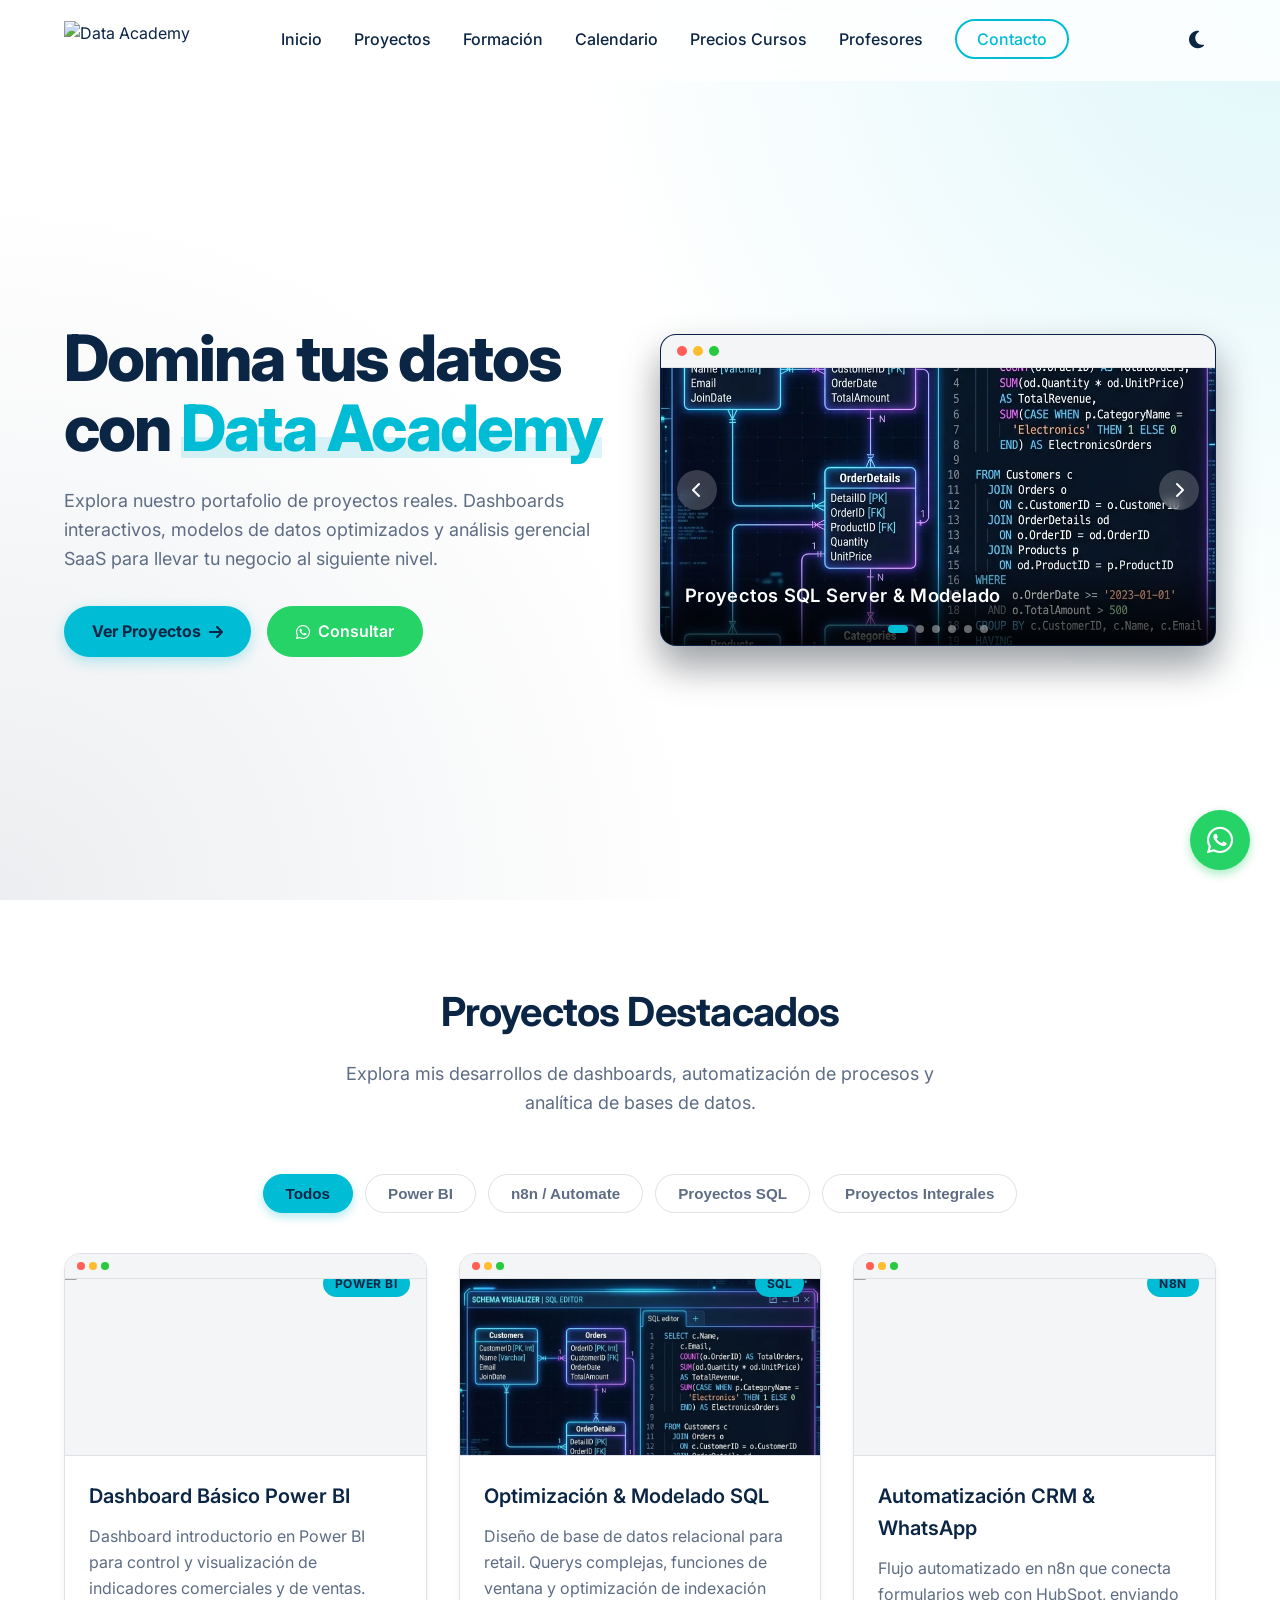
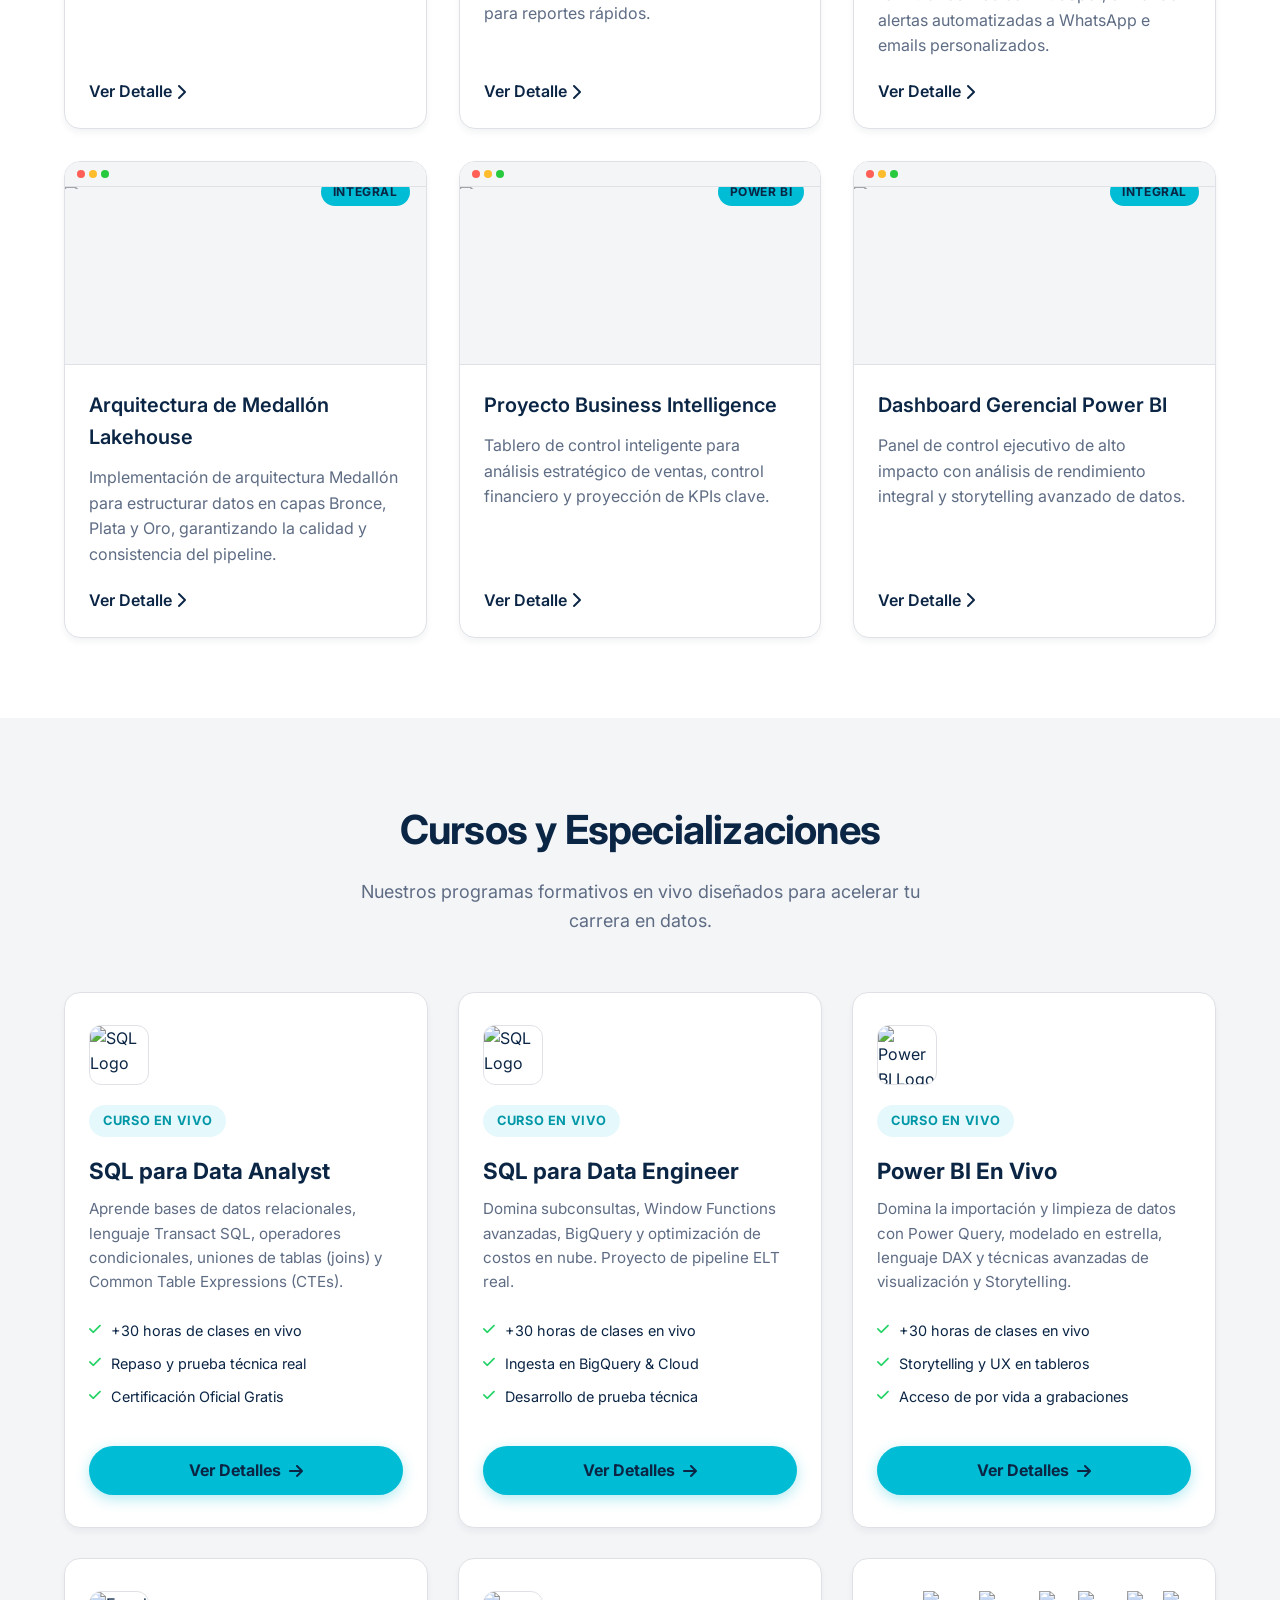
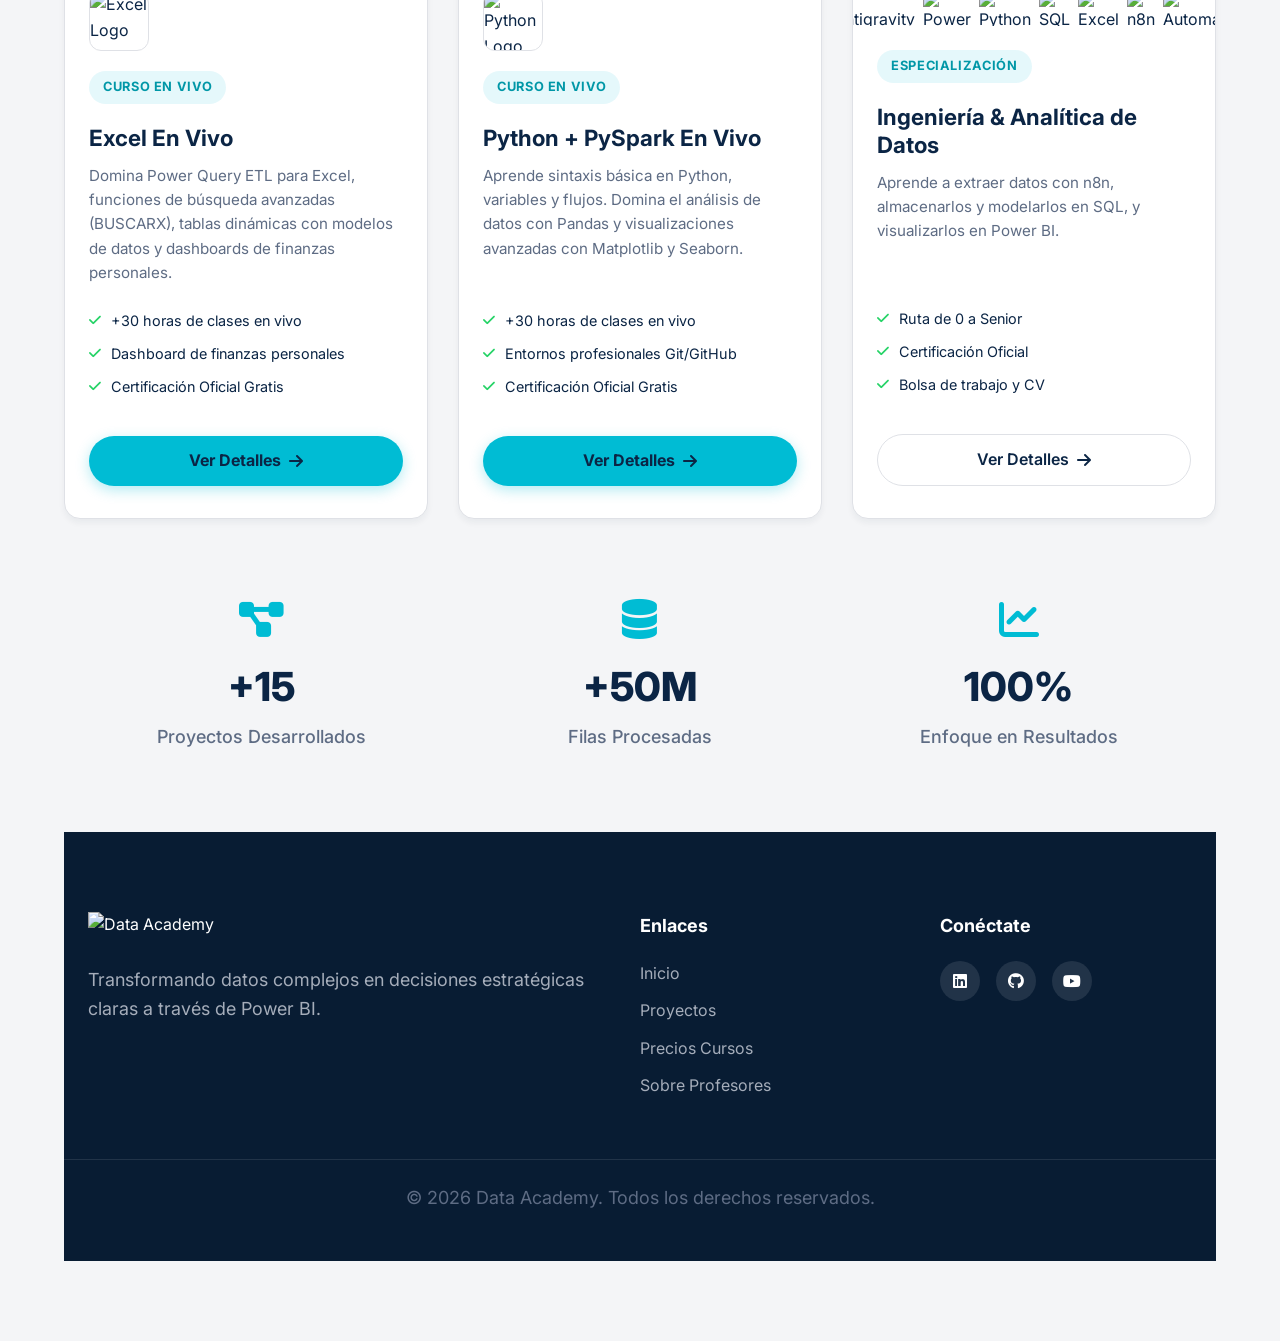
==== commit d22f831e: "Merge pull request #1 from jhonvelasque/feat-calendario Feat calendario" ====
--- a/index.html
+++ b/index.html
@@ -2,7 +2,7 @@
 <html lang="es">
 
 <head>
-    <link rel="icon" type="image/svg+xml" href="assets/img/logo/logo-isotype.svg">
+    <link rel="icon" type="image/png" href="assets/img/logo/logo_pestana.png">
     <script>
         (function () {
             const theme = localStorage.getItem('theme');
@@ -33,13 +33,14 @@
     <nav class="navbar" id="navbar">
         <div class="container nav-container">
             <a href="#" class="logo">
-                <img src="assets/img/logo/logo-horizontal-light.svg" class="logo-light" alt="Data Academy">
-                <img src="assets/img/logo/logo-horizontal-dark.svg" class="logo-dark" alt="Data Academy">
+                <img src="assets/img/logo/logo_claro.png" class="logo-light" alt="Data Academy">
+                <img src="assets/img/logo/logo_oscuro.png" class="logo-dark" alt="Data Academy">
             </a>
             <ul class="nav-links">
                 <li><a href="#inicio">Inicio</a></li>
                 <li><a href="#proyectos">Proyectos</a></li>
                 <li><a href="#formacion">Formación</a></li>
+                <li><a href="landing-cursos.html">Calendario</a></li>
                 <li><a href="landing-ventas.html">Precios Cursos</a></li>
                 <li><a href="pages/biografia.html">Profesores</a></li>
                 <li><a href="#contacto" class="btn-primary-outline">Contacto</a></li>
@@ -62,7 +63,9 @@
                     y análisis gerencial SaaS para llevar tu negocio al siguiente nivel.</p>
                 <div class="hero-buttons">
                     <a href="#proyectos" class="btn btn-primary">Ver Proyectos <i class="fas fa-arrow-right"></i></a>
-                    <a href="https://wa.me/51904882577?text=Hola,%20estoy%20interesado%20en%20capacitarme" target="_blank" class="btn btn-secondary btn-whatsapp"><i class="fab fa-whatsapp"></i> Consultar</a>
+                    <a href="https://api.whatsapp.com/send/?phone=51904882577&text=Hola%2C%20estoy%20interesado%20en%20capacitarme&type=phone_number&app_absent=0"
+                        target="_blank" class="btn btn-secondary btn-whatsapp"><i class="fab fa-whatsapp"></i>
+                        Consultar</a>
                 </div>
             </div>
             <div class="hero-carousel fade-in-up">
@@ -70,31 +73,46 @@
                     <ul class="carousel-track">
                         <li class="carousel-slide active">
                             <picture>
-                                <source srcset="assets/img/home/pyt_power_bi_1.webp" type="image/webp">
-                                <img src="assets/img/home/pyt_power_bi_1.png" alt="Dashboard Power BI Preview" fetchpriority="high">
-                            </picture>
-                            <div class="carousel-caption">Dashboard Gerencial Power BI</div>
+                                <source srcset="assets/img/projects/sql_project.webp" type="image/webp">
+                                <img src="assets/img/projects/sql_project.png" alt="SQL Database Analysis"
+                                    fetchpriority="high">
+                            </picture>
+                            <div class="carousel-caption">Proyectos SQL Server &amp; Modelado</div>
                         </li>
                         <li class="carousel-slide">
                             <picture>
-                                <source srcset="assets/img/home/n8n_flow.webp" type="image/webp">
-                                <img src="assets/img/home/n8n_flow.png" alt="n8n Automation Workflow" loading="lazy">
-                            </picture>
-                            <div class="carousel-caption">Automatizaciones con n8n</div>
+                                <img src="assets/img/projects/proyecto_powerbi_dashboard.png"
+                                    alt="Dashboard Básico Power BI" loading="lazy">
+                            </picture>
+                            <div class="carousel-caption">Dashboard Básico Power BI</div>
                         </li>
                         <li class="carousel-slide">
                             <picture>
-                                <source srcset="assets/img/home/automate_flow.webp" type="image/webp">
-                                <img src="assets/img/home/automate_flow.png" alt="Make / Power Automate Workflow" loading="lazy">
-                            </picture>
-                            <div class="carousel-caption">Flujos en Make &amp; Automate</div>
+                                <img src="assets/img/projects/proyecto_powerbi_bi.png"
+                                    alt="Proyecto Business Intelligence" loading="lazy">
+                            </picture>
+                            <div class="carousel-caption">Proyecto BI</div>
                         </li>
                         <li class="carousel-slide">
                             <picture>
-                                <source srcset="assets/img/home/sql_project.webp" type="image/webp">
-                                <img src="assets/img/home/sql_project.png" alt="SQL Database Analysis" loading="lazy">
-                            </picture>
-                            <div class="carousel-caption">Proyectos SQL Server &amp; Modelado</div>
+                                <img src="assets/img/projects/proyecto_medallon.png" alt="Proyecto Medallón"
+                                    loading="lazy">
+                            </picture>
+                            <div class="carousel-caption">Proyecto Medallón</div>
+                        </li>
+                        <li class="carousel-slide">
+                            <picture>
+                                <img src="assets/img/projects/proyecto_n8n_flow.webp" alt="Automatizaciones n8n"
+                                    loading="lazy">
+                            </picture>
+                            <div class="carousel-caption">Proyecto n8n</div>
+                        </li>
+                        <li class="carousel-slide">
+                            <picture>
+                                <img src="assets/img/projects/proyecto_powerbi_hero.png"
+                                    alt="Dashboard Power BI Avanzado" loading="lazy">
+                            </picture>
+                            <div class="carousel-caption">Power BI Avanzado</div>
                         </li>
                     </ul>
                 </div>
@@ -109,6 +127,8 @@
                     <button class="carousel-indicator" aria-label="Ir a slide 2"></button>
                     <button class="carousel-indicator" aria-label="Ir a slide 3"></button>
                     <button class="carousel-indicator" aria-label="Ir a slide 4"></button>
+                    <button class="carousel-indicator" aria-label="Ir a slide 5"></button>
+                    <button class="carousel-indicator" aria-label="Ir a slide 6"></button>
                 </div>
             </div>
         </div>
@@ -136,15 +156,15 @@
                 <article class="card fade-in-up" data-category="powerbi">
                     <div class="card-img-wrapper">
                         <picture>
-                            <source srcset="assets/img/projects/pyt_power_bi_2.webp" type="image/webp">
-                            <img src="assets/img/projects/pyt_power_bi_2.png" alt="Dashboard SaaS" loading="lazy">
+                            <img src="assets/img/projects/proyecto_powerbi_dashboard.png"
+                                alt="Dashboard Básico Power BI" loading="lazy">
                         </picture>
                         <div class="badge">Power BI</div>
                     </div>
                     <div class="card-content">
-                        <h3>Dashboard Gerencial SaaS</h3>
-                        <p>Análisis integral de métricas clave (MRR, Churn, CAC) para empresas de software como
-                            servicio. Visualización interactiva en tiempo real.</p>
+                        <h3>Dashboard Básico Power BI</h3>
+                        <p>Dashboard introductorio en Power BI para control y visualización de indicadores comerciales y
+                            de ventas.</p>
                         <a href="javascript:void(0)" class="btn-link view-detail-btn" data-project-id="p1">Ver Detalle
                             <i class="fas fa-chevron-right"></i></a>
                     </div>
@@ -172,8 +192,8 @@
                 <article class="card fade-in-up" data-category="n8n" style="transition-delay: 0.2s;">
                     <div class="card-img-wrapper">
                         <picture>
-                            <source srcset="assets/img/projects/n8n_flow.webp" type="image/webp">
-                            <img src="assets/img/projects/n8n_flow.png" alt="Automatización n8n" loading="lazy">
+                            <img src="assets/img/projects/proyecto_n8n_flow.webp" alt="Automatización n8n"
+                                loading="lazy">
                         </picture>
                         <div class="badge">n8n</div>
                     </div>
@@ -186,19 +206,19 @@
                     </div>
                 </article>
 
-                <!-- Project 4 (Automate) -->
-                <article class="card fade-in-up" data-category="n8n" style="transition-delay: 0.3s;">
+                <!-- Project 4 (Integral) -->
+                <article class="card fade-in-up" data-category="integral" style="transition-delay: 0.3s;">
                     <div class="card-img-wrapper">
                         <picture>
-                            <source srcset="assets/img/projects/automate_flow.webp" type="image/webp">
-                            <img src="assets/img/projects/automate_flow.png" alt="Integración Make" loading="lazy">
-                        </picture>
-                        <div class="badge">Make</div>
+                            <img src="assets/img/projects/proyecto_medallon.png" alt="Arquitectura de Medallón"
+                                loading="lazy">
+                        </picture>
+                        <div class="badge">Integral</div>
                     </div>
                     <div class="card-content">
-                        <h3>Sincronización de Inventarios E-commerce</h3>
-                        <p>Integración automática con Make (Integromat) entre ERP central y Shopify, actualizando stock
-                            y precios cada hora de forma automatizada.</p>
+                        <h3>Arquitectura de Medallón Lakehouse</h3>
+                        <p>Implementación de arquitectura Medallón para estructurar datos en capas Bronce, Plata y Oro,
+                            garantizando la calidad y consistencia del pipeline.</p>
                         <a href="javascript:void(0)" class="btn-link view-detail-btn" data-project-id="p4">Ver Detalle
                             <i class="fas fa-chevron-right"></i></a>
                     </div>
@@ -208,15 +228,14 @@
                 <article class="card fade-in-up" data-category="powerbi" style="transition-delay: 0.4s;">
                     <div class="card-img-wrapper">
                         <picture>
-                            <source srcset="assets/img/projects/dashboard.webp" type="image/webp">
-                            <img src="assets/img/projects/dashboard.png" alt="Retail & Ventas" loading="lazy">
+                            <img src="assets/img/projects/proyecto_powerbi_bi.png" alt="Proyecto BI" loading="lazy">
                         </picture>
                         <div class="badge">Power BI</div>
                     </div>
                     <div class="card-content">
-                        <h3>Análisis Retail & Ventas</h3>
-                        <p>Seguimiento de KPIs comerciales, análisis de rentabilidad por sucursal y pronósticos
-                            utilizando DAX avanzado y modelado estelar.</p>
+                        <h3>Proyecto Business Intelligence</h3>
+                        <p>Tablero de control inteligente para análisis estratégico de ventas, control financiero y
+                            proyección de KPIs clave.</p>
                         <a href="javascript:void(0)" class="btn-link view-detail-btn" data-project-id="p5">Ver Detalle
                             <i class="fas fa-chevron-right"></i></a>
                     </div>
@@ -226,15 +245,15 @@
                 <article class="card fade-in-up" data-category="integral" style="transition-delay: 0.5s;">
                     <div class="card-img-wrapper">
                         <picture>
-                            <source srcset="assets/img/projects/integral_project.webp" type="image/webp">
-                            <img src="assets/img/projects/integral_project.png" alt="Pipeline ETL Integral" loading="lazy">
+                            <img src="assets/img/projects/proyecto_powerbi_hero.png" alt="Dashboard Gerencial Power BI"
+                                loading="lazy">
                         </picture>
                         <div class="badge">Integral</div>
                     </div>
                     <div class="card-content">
-                        <h3>Pipeline ETL & Dashboard Integral</h3>
-                        <p>Automatización de extracción (n8n), almacenamiento estructurado (SQL Server) y visualización
-                            ejecutiva en tiempo real (Power BI).</p>
+                        <h3>Dashboard Gerencial Power BI</h3>
+                        <p>Panel de control ejecutivo de alto impacto con análisis de rendimiento integral y
+                            storytelling avanzado de datos.</p>
                         <a href="javascript:void(0)" class="btn-link view-detail-btn" data-project-id="p6">Ver Detalle
                             <i class="fas fa-chevron-right"></i></a>
                     </div>
@@ -252,94 +271,141 @@
             </div>
 
             <div class="grid formation-grid">
-                <!-- Course 1 (Power BI) -->
+                <!-- Course 1 (SQL Analyst) -->
+                <div class="course-card" id="course-sql-analyst">
+                    <div class="course-logo">
+                        <picture>
+                            <img src="assets/img/formation/sql.png" alt="SQL Logo" class="course-tool-logo"
+                                loading="lazy">
+                        </picture>
+                    </div>
+                    <div class="course-tag">Curso en Vivo</div>
+                    <h3>SQL para Data Analyst</h3>
+                    <p class="course-desc">Aprende bases de datos relacionales, lenguaje Transact SQL, operadores
+                        condicionales, uniones de tablas (joins) y Common Table Expressions (CTEs).</p>
+                    <ul class="course-features">
+                        <li><i class="fas fa-check"></i> +30 horas de clases en vivo</li>
+                        <li><i class="fas fa-check"></i> Repaso y prueba técnica real</li>
+                        <li><i class="fas fa-check"></i> Certificación Oficial Gratis</li>
+                    </ul>
+                    <a href="pages/curso-sql.html" class="btn btn-primary course-cta">Ver Detalles <i
+                            class="fas fa-arrow-right"></i></a>
+                </div>
+
+                <!-- Course 2 (SQL Engineer) -->
+                <div class="course-card" id="course-sql-engineer">
+                    <div class="course-logo">
+                        <picture>
+                            <img src="assets/img/formation/2sqlserver.png" alt="SQL Logo" class="course-tool-logo"
+                                loading="lazy">
+                        </picture>
+                    </div>
+                    <div class="course-tag">Curso en Vivo</div>
+                    <h3>SQL para Data Engineer</h3>
+                    <p class="course-desc">Domina subconsultas, Window Functions avanzadas, BigQuery y optimización de
+                        costos en nube. Proyecto de pipeline ELT real.</p>
+                    <ul class="course-features">
+                        <li><i class="fas fa-check"></i> +30 horas de clases en vivo</li>
+                        <li><i class="fas fa-check"></i> Ingesta en BigQuery & Cloud</li>
+                        <li><i class="fas fa-check"></i> Desarrollo de prueba técnica</li>
+                    </ul>
+                    <a href="pages/curso-sql-engineer.html" class="btn btn-primary course-cta">Ver Detalles <i
+                            class="fas fa-arrow-right"></i></a>
+                </div>
+
+                <!-- Course 3 (Power BI) -->
                 <div class="course-card" id="course-powerbi">
                     <div class="course-logo">
                         <picture>
-                            <source srcset="assets/img/formation/powerbi_logo.webp" type="image/webp">
-                            <img src="assets/img/formation/powerbi_logo.png" alt="Power BI Logo" class="course-tool-logo" loading="lazy">
+                            <img src="assets/img/formation/4Powerbi.png" alt="Power BI Logo" class="course-tool-logo"
+                                loading="lazy">
                         </picture>
                     </div>
                     <div class="course-tag">Curso en Vivo</div>
-                    <h3>Power BI Avanzado & Storytelling</h3>
-                    <p class="course-desc">Domina DAX avanzado, modelado de datos estelar y técnicas profesionales de
-                        visualización y narración con datos.</p>
+                    <h3>Power BI En Vivo</h3>
+                    <p class="course-desc">Domina la importación y limpieza de datos con Power Query, modelado en
+                        estrella, lenguaje DAX y técnicas avanzadas de visualización y Storytelling.</p>
                     <ul class="course-features">
                         <li><i class="fas fa-check"></i> +30 horas de clases en vivo</li>
-                        <li><i class="fas fa-check"></i> Proyectos reales empresariales</li>
-                        <li><i class="fas fa-check"></i> Mentoría personalizada</li>
+                        <li><i class="fas fa-check"></i> Storytelling y UX en tableros</li>
+                        <li><i class="fas fa-check"></i> Acceso de por vida a grabaciones</li>
                     </ul>
                     <a href="pages/curso-powerbi.html" class="btn btn-primary course-cta">Ver Detalles <i
                             class="fas fa-arrow-right"></i></a>
                 </div>
 
-                <!-- Course 2 (SQL) -->
-                <div class="course-card" id="course-sql">
+                <!-- Course 4 (Excel) -->
+                <div class="course-card" id="course-excel">
                     <div class="course-logo">
                         <picture>
-                            <source srcset="assets/img/formation/sql_logo.webp" type="image/webp">
-                            <img src="assets/img/formation/sql_logo.png" alt="SQL Logo" class="course-tool-logo" loading="lazy">
+                            <img src="assets/img/formation/3Excel.png" alt="Excel Logo" class="course-tool-logo"
+                                loading="lazy">
                         </picture>
                     </div>
                     <div class="course-tag">Curso en Vivo</div>
-                    <h3>SQL para Análisis de Datos</h3>
-                    <p class="course-desc">Aprende a diseñar, consultar y optimizar bases de datos relacionales con
-                        PostgreSQL. Funciones de ventana y ETL.</p>
+                    <h3>Excel En Vivo</h3>
+                    <p class="course-desc">Domina Power Query ETL para Excel, funciones de búsqueda avanzadas (BUSCARX),
+                        tablas dinámicas con modelos de datos y dashboards de finanzas personales.</p>
                     <ul class="course-features">
-                        <li><i class="fas fa-check"></i> +24 horas de clases en vivo</li>
-                        <li><i class="fas fa-check"></i> Resolución de casos de negocio</li>
-                        <li><i class="fas fa-check"></i> Acceso de por vida a grabaciones</li>
-                    </ul>
-                    <a href="pages/curso-sql.html" class="btn btn-primary course-cta">Ver Detalles <i
+                        <li><i class="fas fa-check"></i> +30 horas de clases en vivo</li>
+                        <li><i class="fas fa-check"></i> Dashboard de finanzas personales</li>
+                        <li><i class="fas fa-check"></i> Certificación Oficial Gratis</li>
+                    </ul>
+                    <a href="pages/curso-excel.html" class="btn btn-primary course-cta">Ver Detalles <i
                             class="fas fa-arrow-right"></i></a>
                 </div>
 
-                <!-- Course 3 (n8n/Make) -->
-                <div class="course-card" id="course-n8n">
+                <!-- Course 5 (Python) -->
+                <div class="course-card" id="course-python">
                     <div class="course-logo">
                         <picture>
-                            <source srcset="assets/img/formation/n8n_logo.webp" type="image/webp">
-                            <img src="assets/img/formation/n8n_logo.png" alt="n8n Logo" class="course-tool-logo" loading="lazy">
+                            <img src="assets/img/formation/5Python.png" alt="Python Logo" class="course-tool-logo"
+                                loading="lazy">
                         </picture>
                     </div>
                     <div class="course-tag">Curso en Vivo</div>
-                    <h3>Automatización de Procesos con n8n & Make</h3>
-                    <p class="course-desc">Aprende a integrar APIs, CRM, WhatsApp y herramientas de IA sin escribir
-                        código complejo. Automatización de punta a punta.</p>
+                    <h3>Python + PySpark En Vivo</h3>
+                    <p class="course-desc">Aprende sintaxis básica en Python, variables y flujos. Domina el análisis de
+                        datos con Pandas y visualizaciones avanzadas con Matplotlib y Seaborn.</p>
                     <ul class="course-features">
-                        <li><i class="fas fa-check"></i> +20 horas de clases en vivo</li>
-                        <li><i class="fas fa-check"></i> Integración con ChatGPT y Webhooks</li>
-                        <li><i class="fas fa-check"></i> Plantillas de flujos listas para usar</li>
-                    </ul>
-                    <a href="pages/curso-n8n.html" class="btn btn-primary course-cta">Ver Detalles <i
+                        <li><i class="fas fa-check"></i> +30 horas de clases en vivo</li>
+                        <li><i class="fas fa-check"></i> Entornos profesionales Git/GitHub</li>
+                        <li><i class="fas fa-check"></i> Certificación Oficial Gratis</li>
+                    </ul>
+                    <a href="pages/curso-python.html" class="btn btn-primary course-cta">Ver Detalles <i
                             class="fas fa-arrow-right"></i></a>
                 </div>
 
                 <!-- Specialization (Integral) -->
-                <div class="course-card featured" id="spec-integral">
-                    <div class="featured-badge">Más Completo</div>
-                    <div class="featured-grid-inner">
-                        <div class="featured-text-col">
-                            <div class="course-tag">Especialización</div>
-                            <h3>Especialización en Ingeniería & Analítica de Datos</h3>
-                            <p class="course-desc">El programa definitivo. Aprende a extraer datos con n8n, almacenarlos
-                                y modelarlos en SQL, y visualizarlos en Power BI.</p>
-                            <ul class="course-features">
-                                <li><i class="fas fa-check"></i> Ruta completa de 0 a Senior</li>
-                                <li><i class="fas fa-check"></i> Certificación Data Academy</li>
-                                <li><i class="fas fa-check"></i> Bolsa de trabajo y asesoría de CV</li>
-                            </ul>
-                        </div>
-                        <div class="featured-visual-col">
-                            <picture>
-                                <source srcset="assets/img/formation/minimalist_combo.webp" type="image/webp">
-                                <img src="assets/img/formation/minimalist_combo.png"
-                                    alt="Especialización Ingeniería de Datos" class="featured-tool-img" loading="lazy">
-                            </picture>
-                            <a href="pages/especializacion-datos.html" class="btn btn-secondary course-cta">Ver Detalles
-                                <i class="fas fa-arrow-right"></i></a>
-                        </div>
-                    </div>
+                <div class="course-card" id="spec-integral">
+                    <div
+                        style="display: flex; gap: 8px; justify-content: center; align-items: center; margin-bottom: 24px;">
+                        <img src="assets/img/formation/7Antigravity.png" alt="Antigravity" loading="lazy"
+                            style="height: 35px; width: auto; border-radius: 8px;">
+                        <img src="assets/img/formation/4Powerbi.png" alt="Power BI" loading="lazy"
+                            style="height: 35px; width: auto;">
+                        <img src="assets/img/formation/5Python.png" alt="Python" loading="lazy"
+                            style="height: 35px; width: auto;">
+                        <img src="assets/img/formation/sql.png" alt="SQL" loading="lazy"
+                            style="height: 35px; width: auto;">
+                        <img src="assets/img/formation/3Excel.png" alt="Excel" loading="lazy"
+                            style="height: 35px; width: auto;">
+                        <img src="assets/img/formation/6n8n.png" alt="n8n" loading="lazy"
+                            style="height: 35px; width: auto;">
+                        <img src="assets/img/formation/8Autiamte.png" alt="Automate" loading="lazy"
+                            style="height: 35px; width: auto;">
+                    </div>
+                    <div class="course-tag">Especialización</div>
+                    <h3>Ingeniería & Analítica de Datos</h3>
+                    <p class="course-desc">Aprende a extraer datos con n8n, almacenarlos y modelarlos en SQL, y
+                        visualizarlos en Power BI.</p>
+                    <ul class="course-features">
+                        <li><i class="fas fa-check"></i> Ruta de 0 a Senior</li>
+                        <li><i class="fas fa-check"></i> Certificación Oficial</li>
+                        <li><i class="fas fa-check"></i> Bolsa de trabajo y CV</li>
+                    </ul>
+                    <a href="pages/especializacion-datos.html" class="btn btn-secondary course-cta">Ver Detalles
+                        <i class="fas fa-arrow-right"></i></a>
                 </div>
             </div>
 
@@ -371,8 +437,8 @@
                 <div class="container footer-content">
                     <div class="footer-brand">
                         <a href="#" class="logo">
-                            <img src="assets/img/logo/logo-horizontal-light.svg" class="logo-light" alt="Data Academy">
-                            <img src="assets/img/logo/logo-horizontal-dark.svg" class="logo-dark" alt="Data Academy">
+                            <img src="assets/img/logo/logo_claro.png" class="logo-light" alt="Data Academy">
+                            <img src="assets/img/logo/logo_oscuro.png" class="logo-dark" alt="Data Academy">
                         </a>
                         <p>Transformando datos complejos en decisiones estratégicas claras a través de Power BI.</p>
                     </div>
@@ -400,7 +466,8 @@
             </footer>
 
             <!-- Floating WhatsApp -->
-            <a href="https://wa.me/51904882577?text=Hola,%20estoy%20interesado%20en%20capacitarme" class="whatsapp-float" target="_blank" aria-label="Chat en WhatsApp">
+            <a href="https://api.whatsapp.com/send/?phone=51904882577&text=Hola%2C%20estoy%20interesado%20en%20capacitarme&type=phone_number&app_absent=0"
+                class="whatsapp-float" target="_blank" aria-label="Chat en WhatsApp">
                 <i class="fab fa-whatsapp"></i>
             </a>
 
